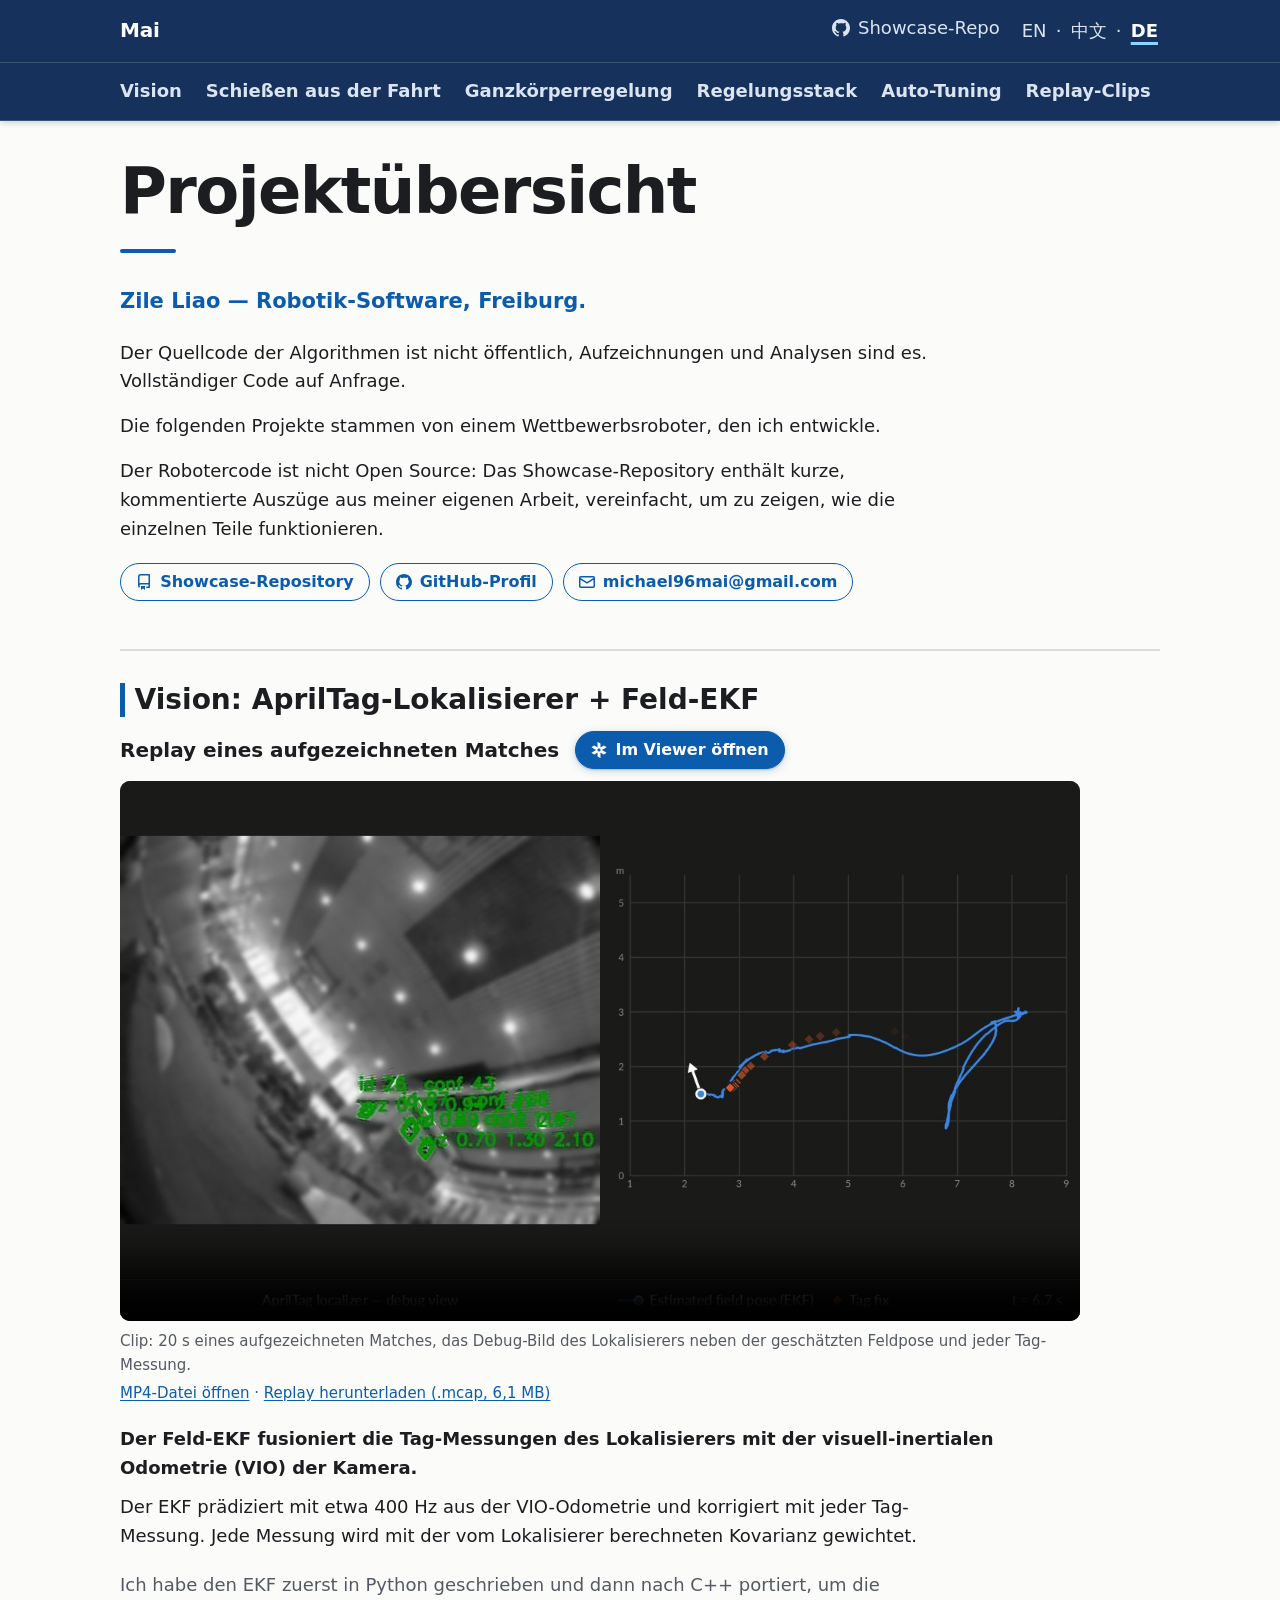
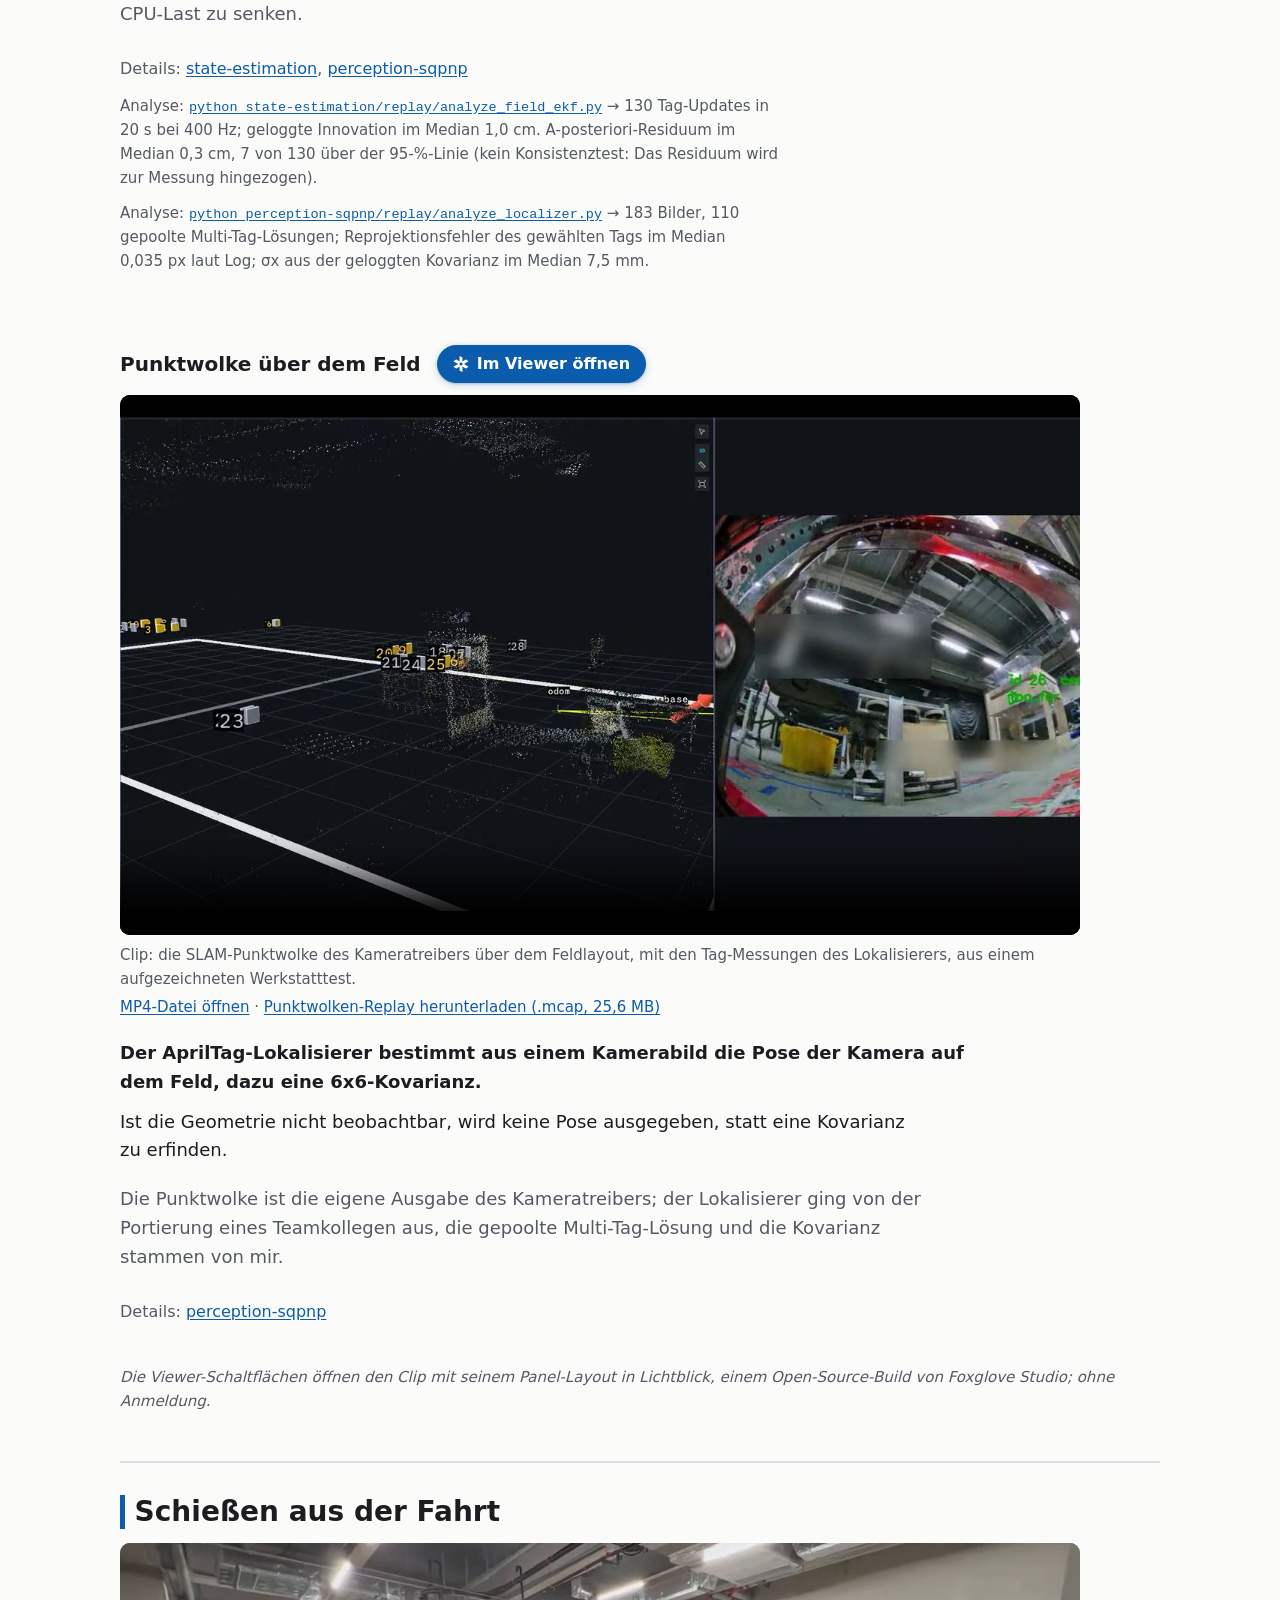
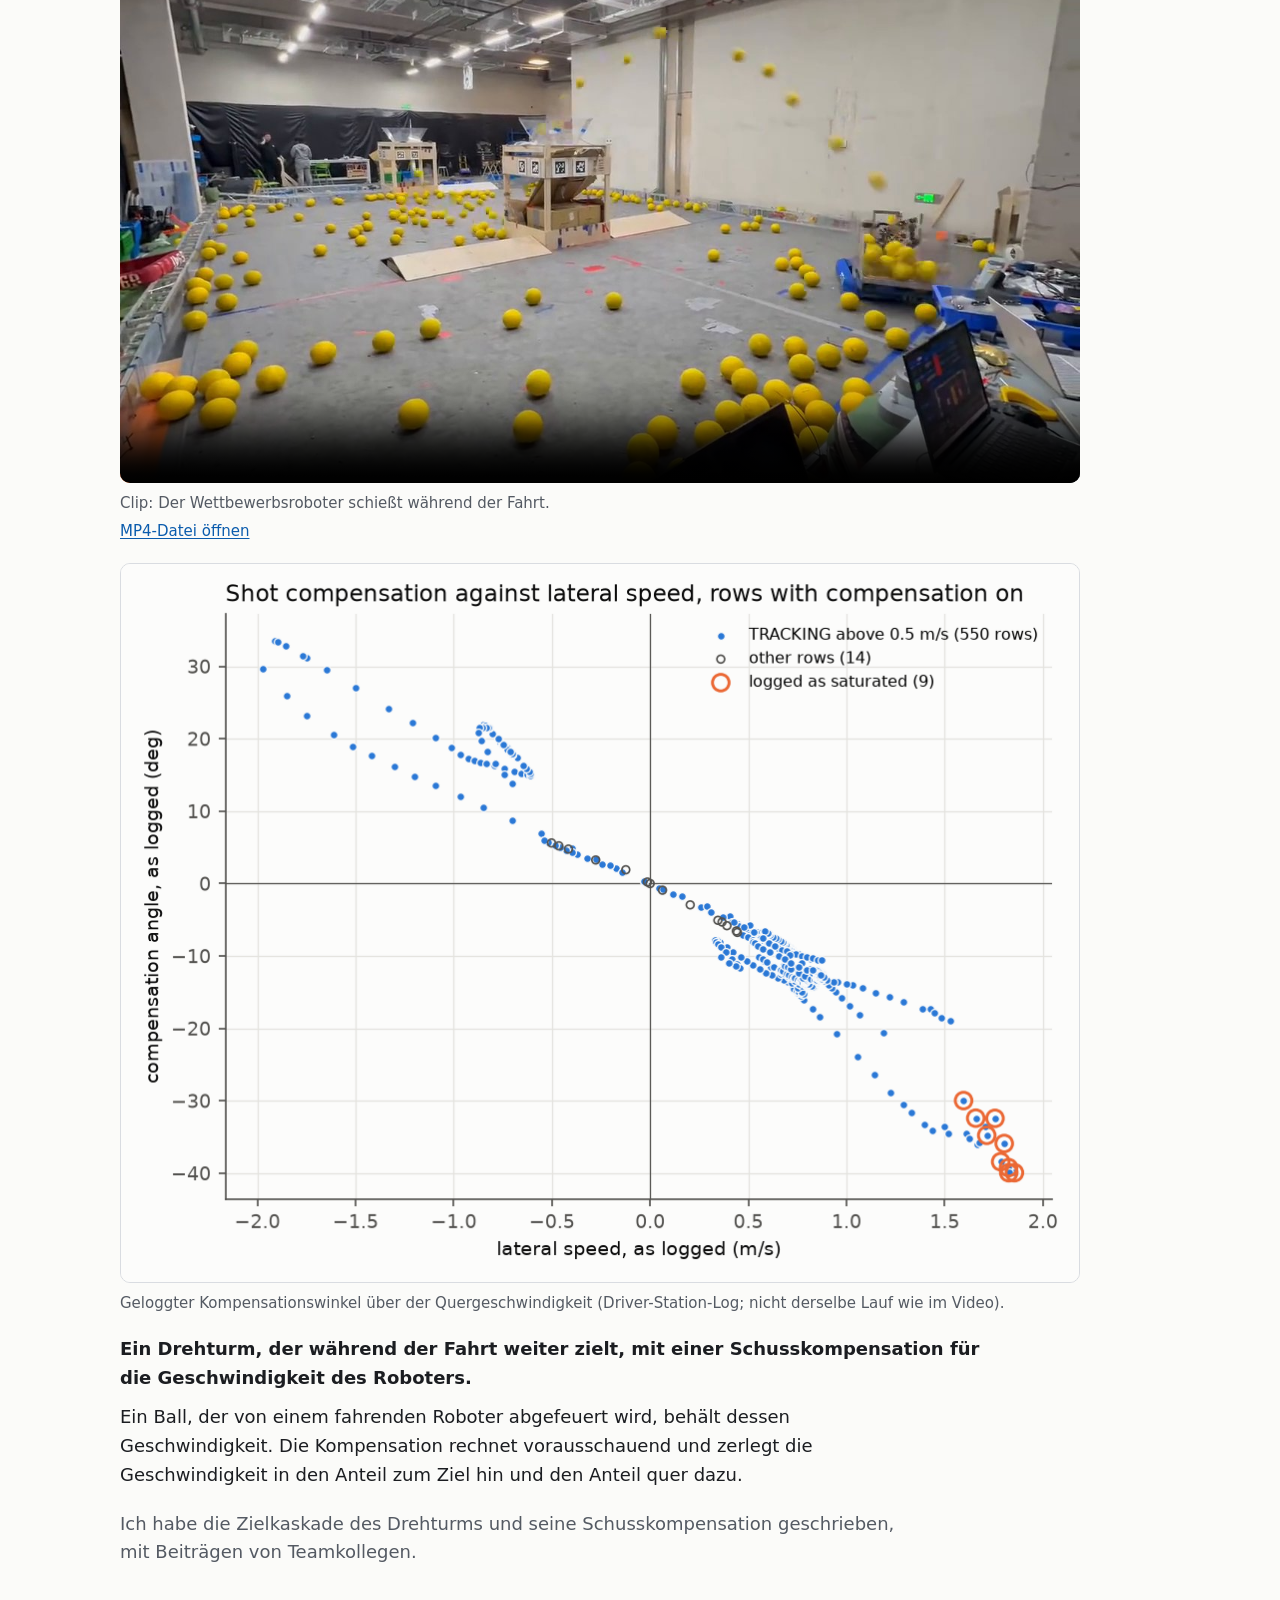
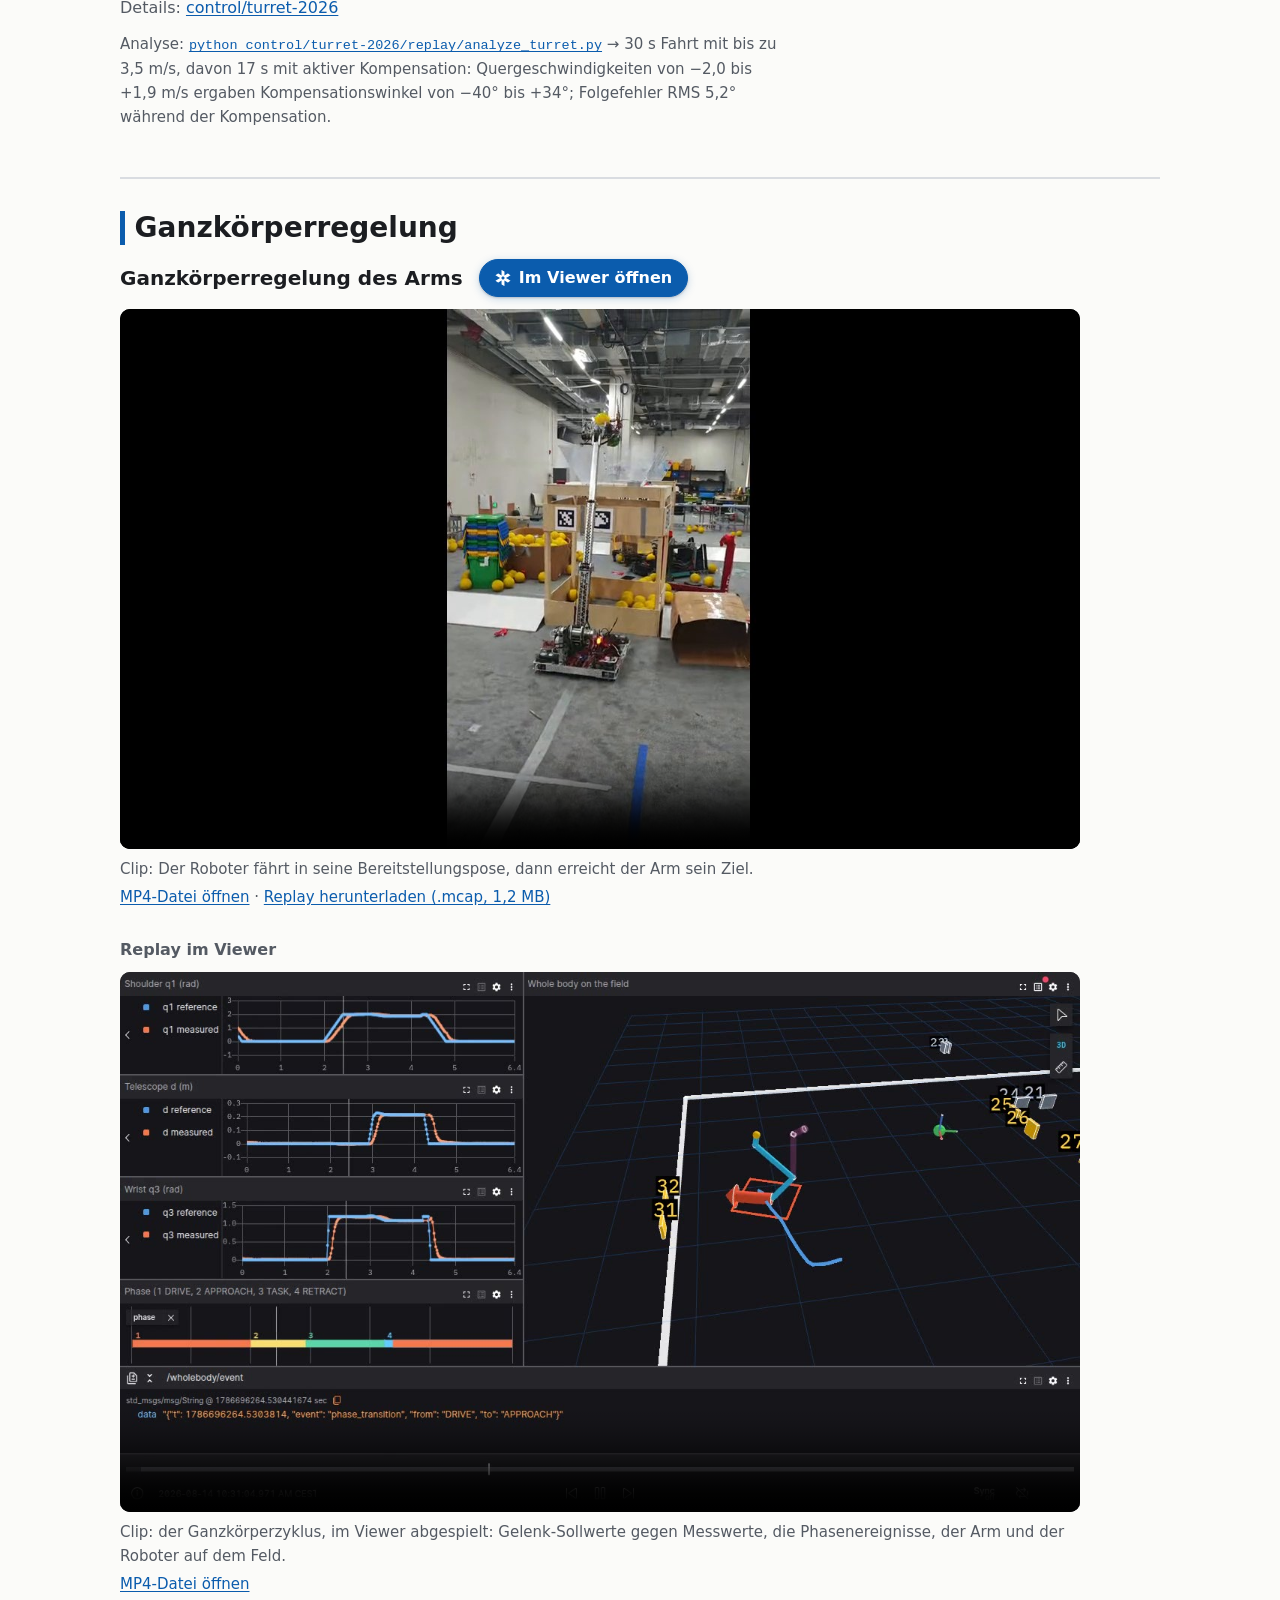
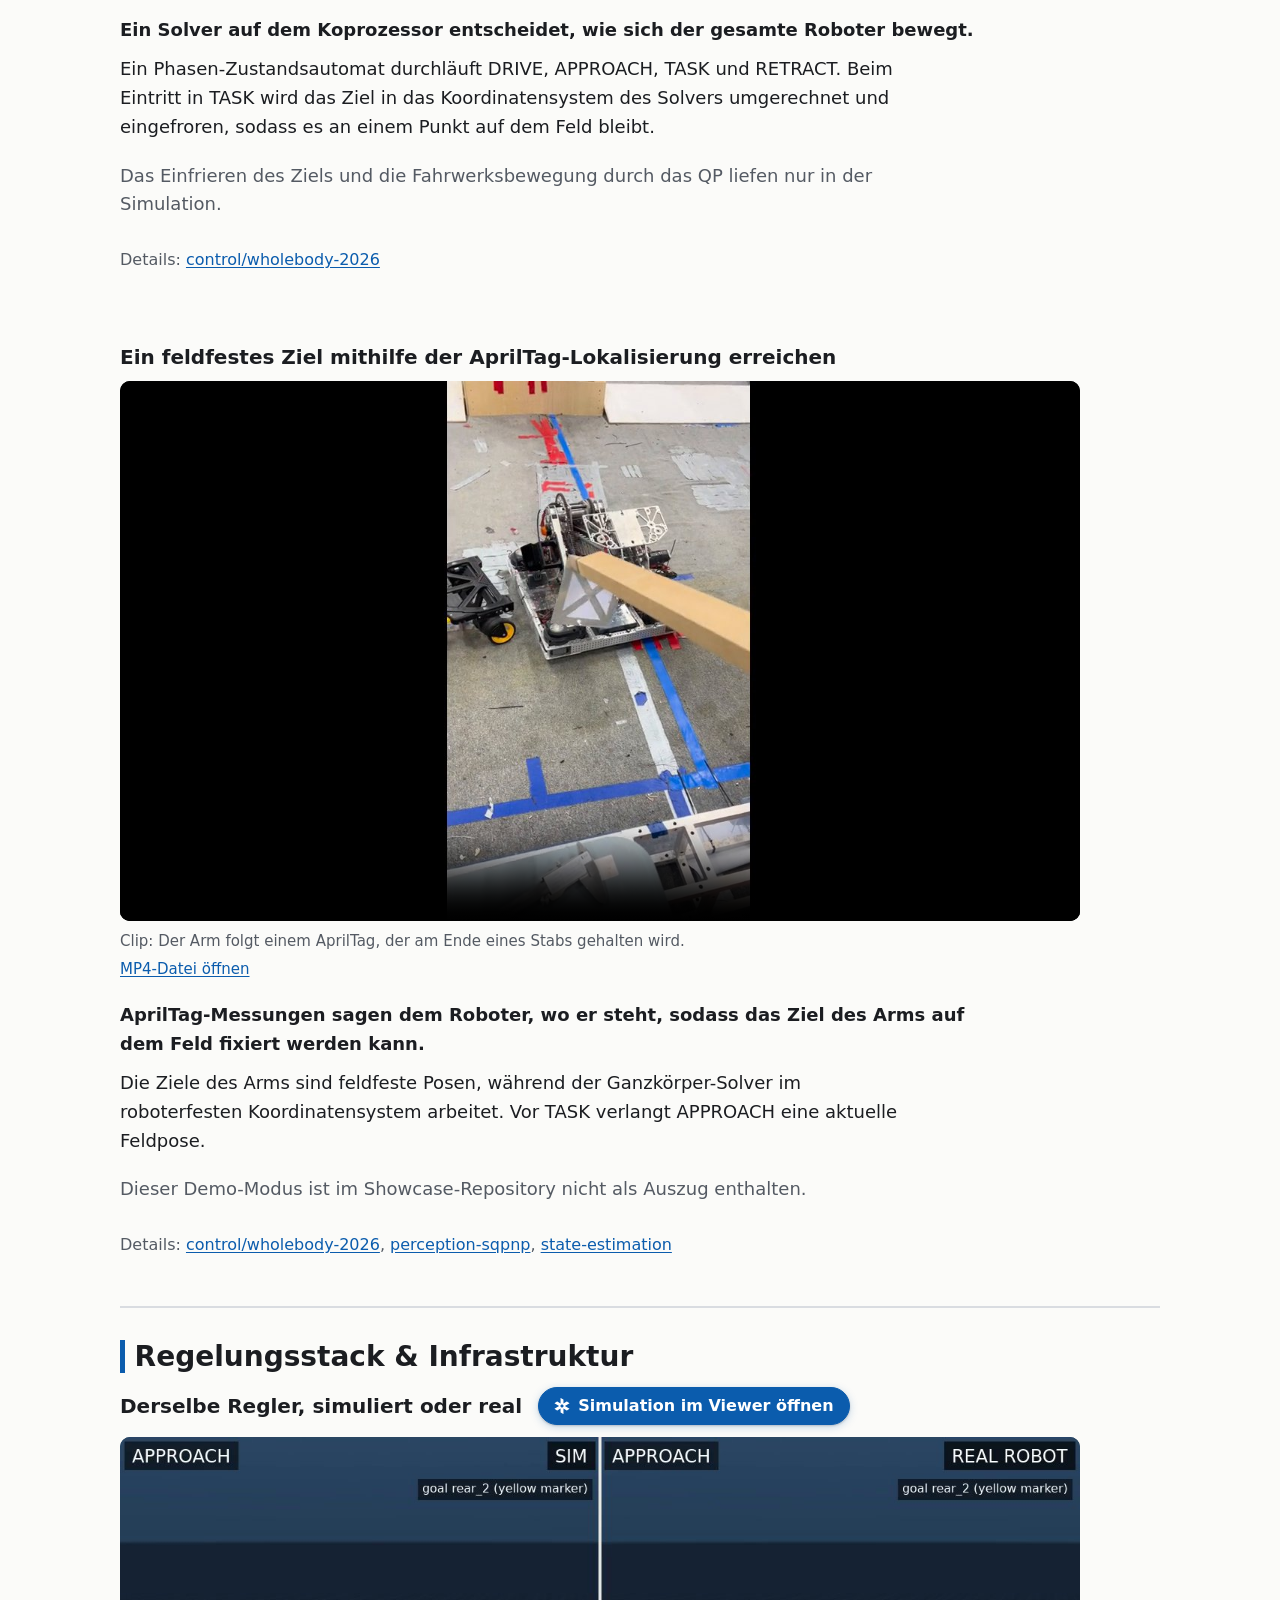
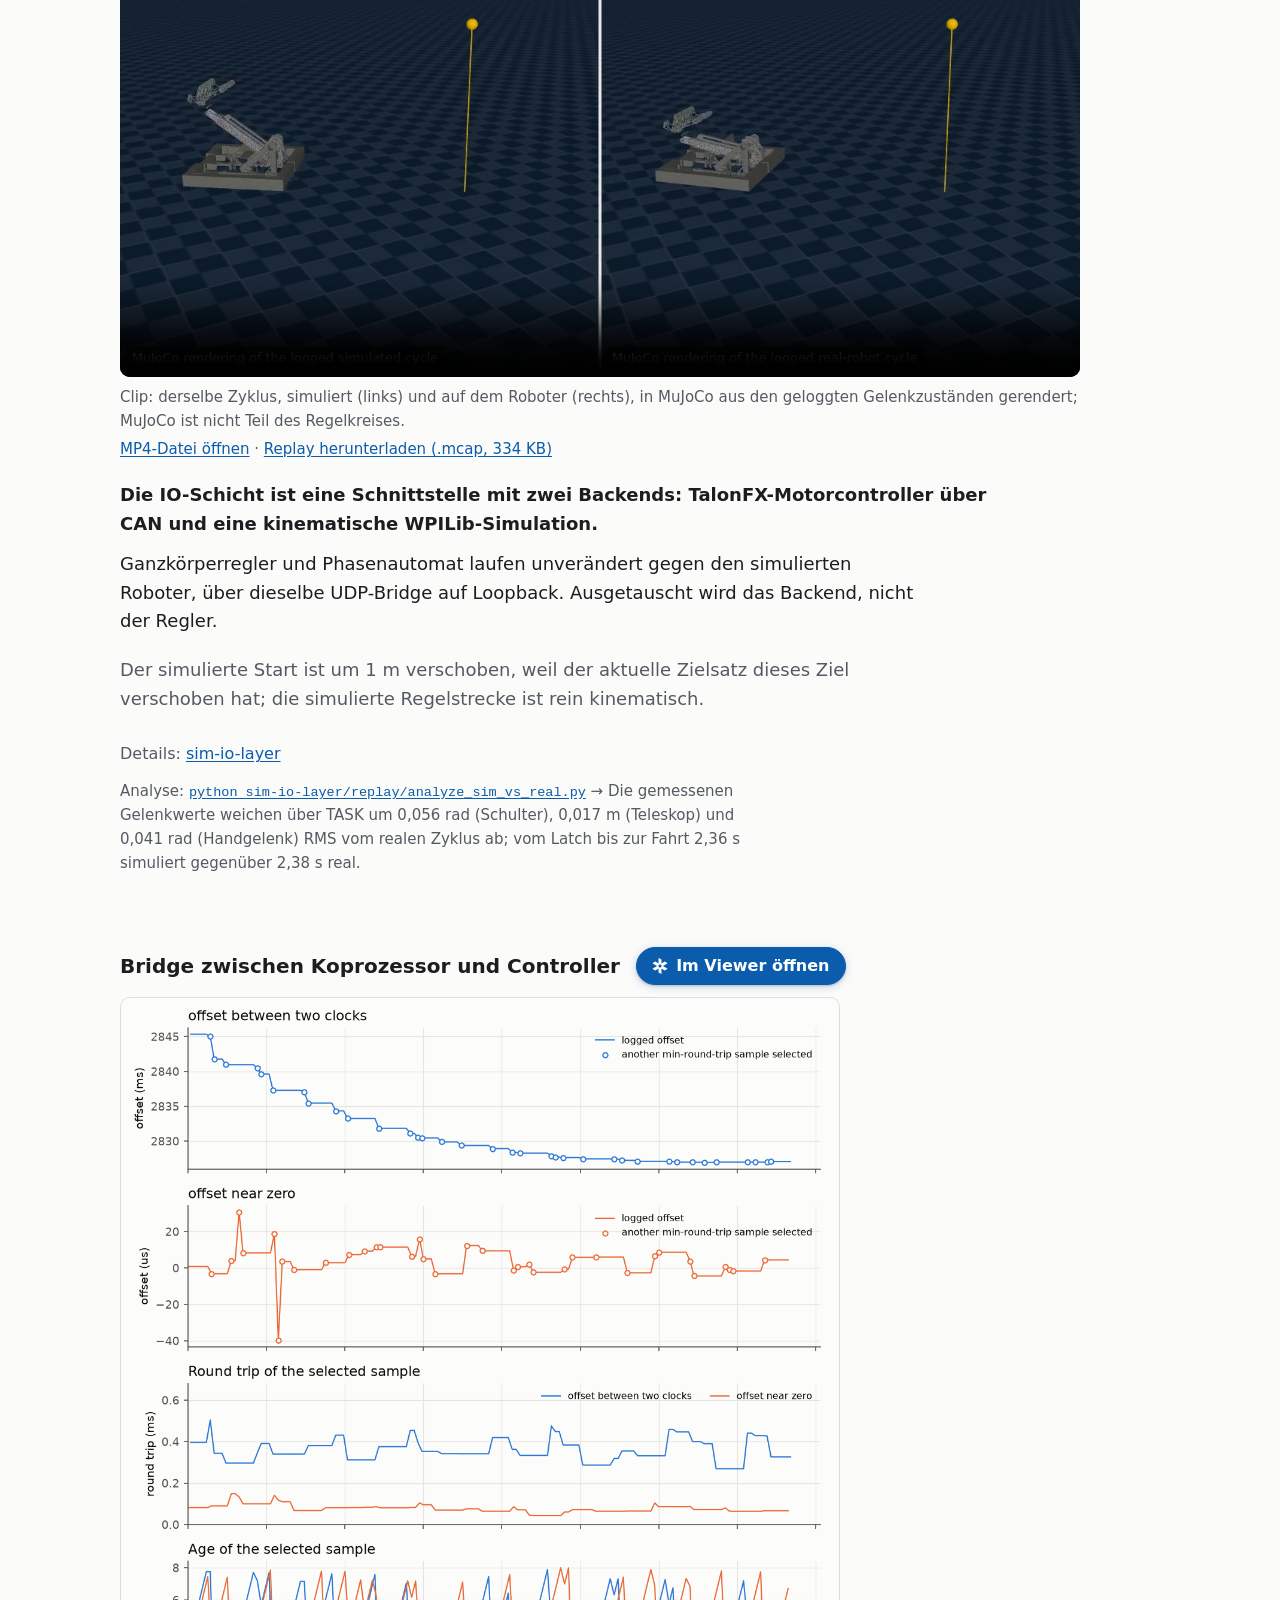
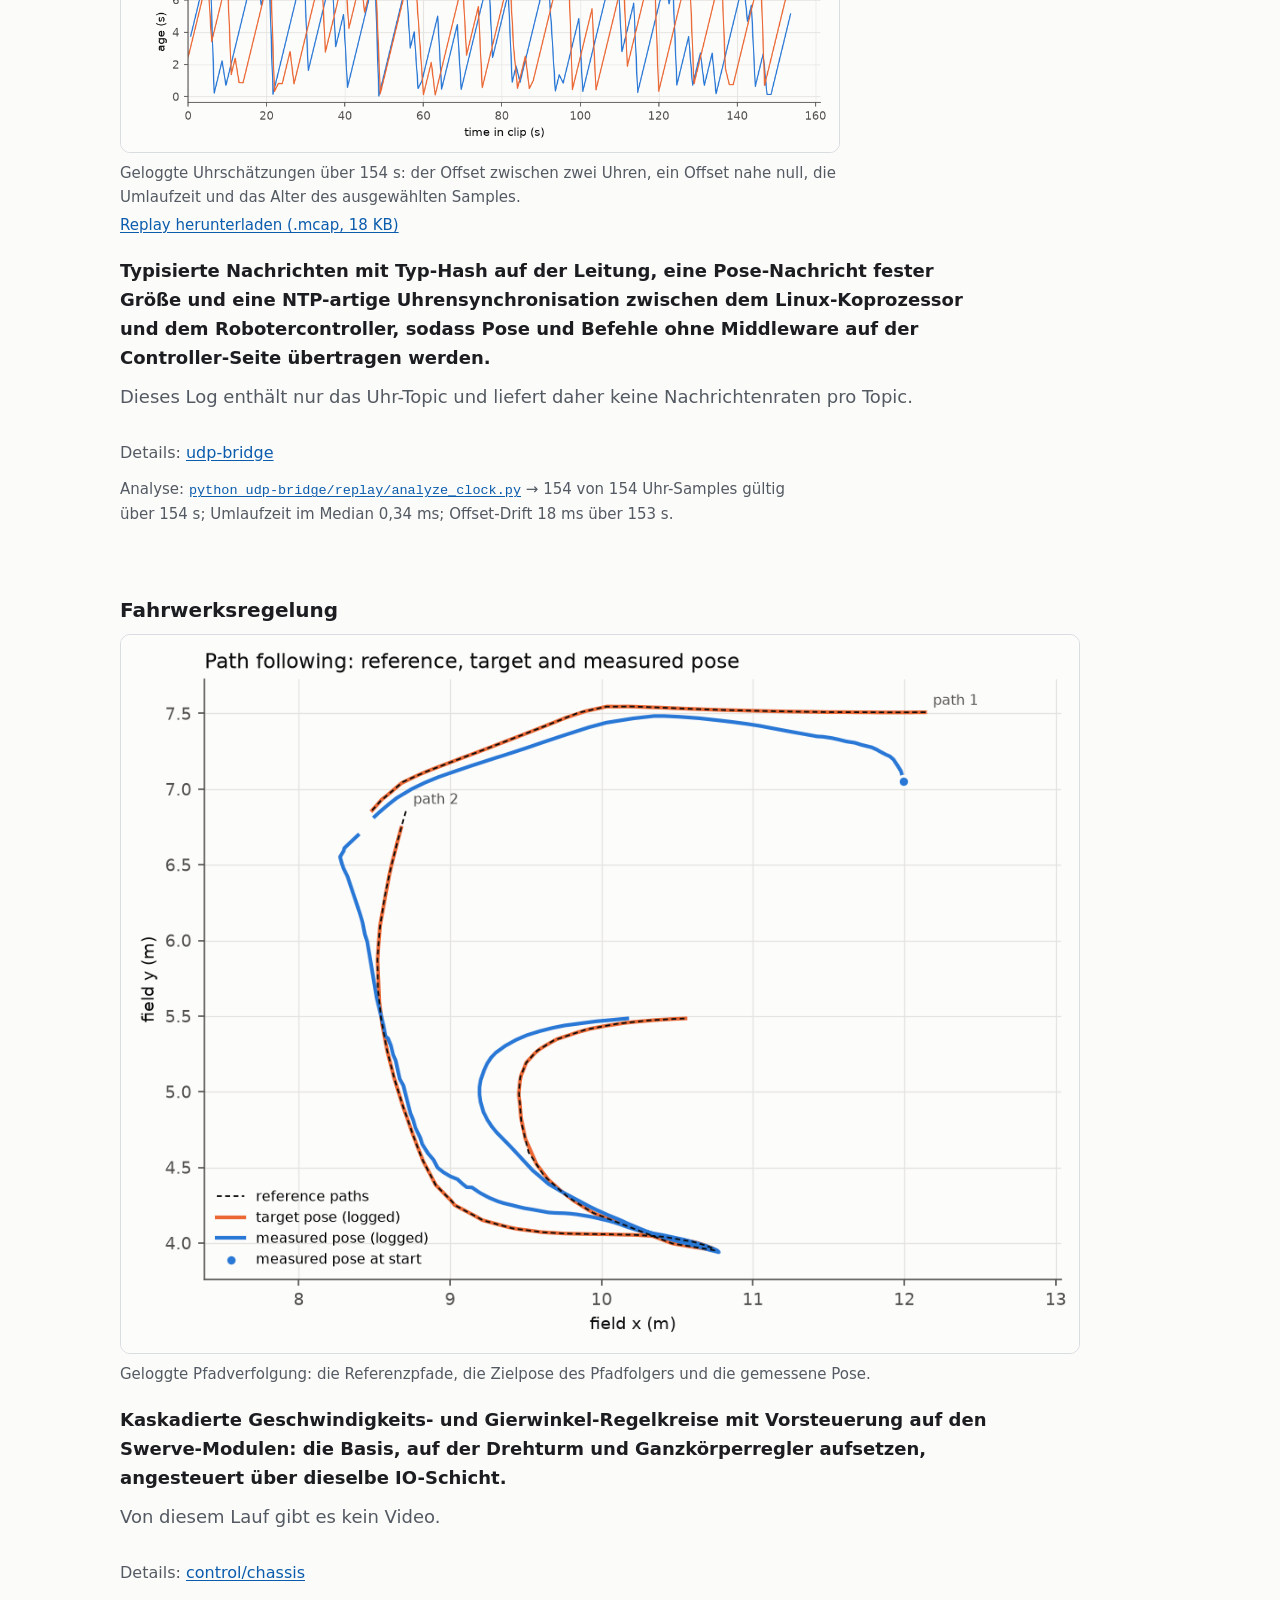
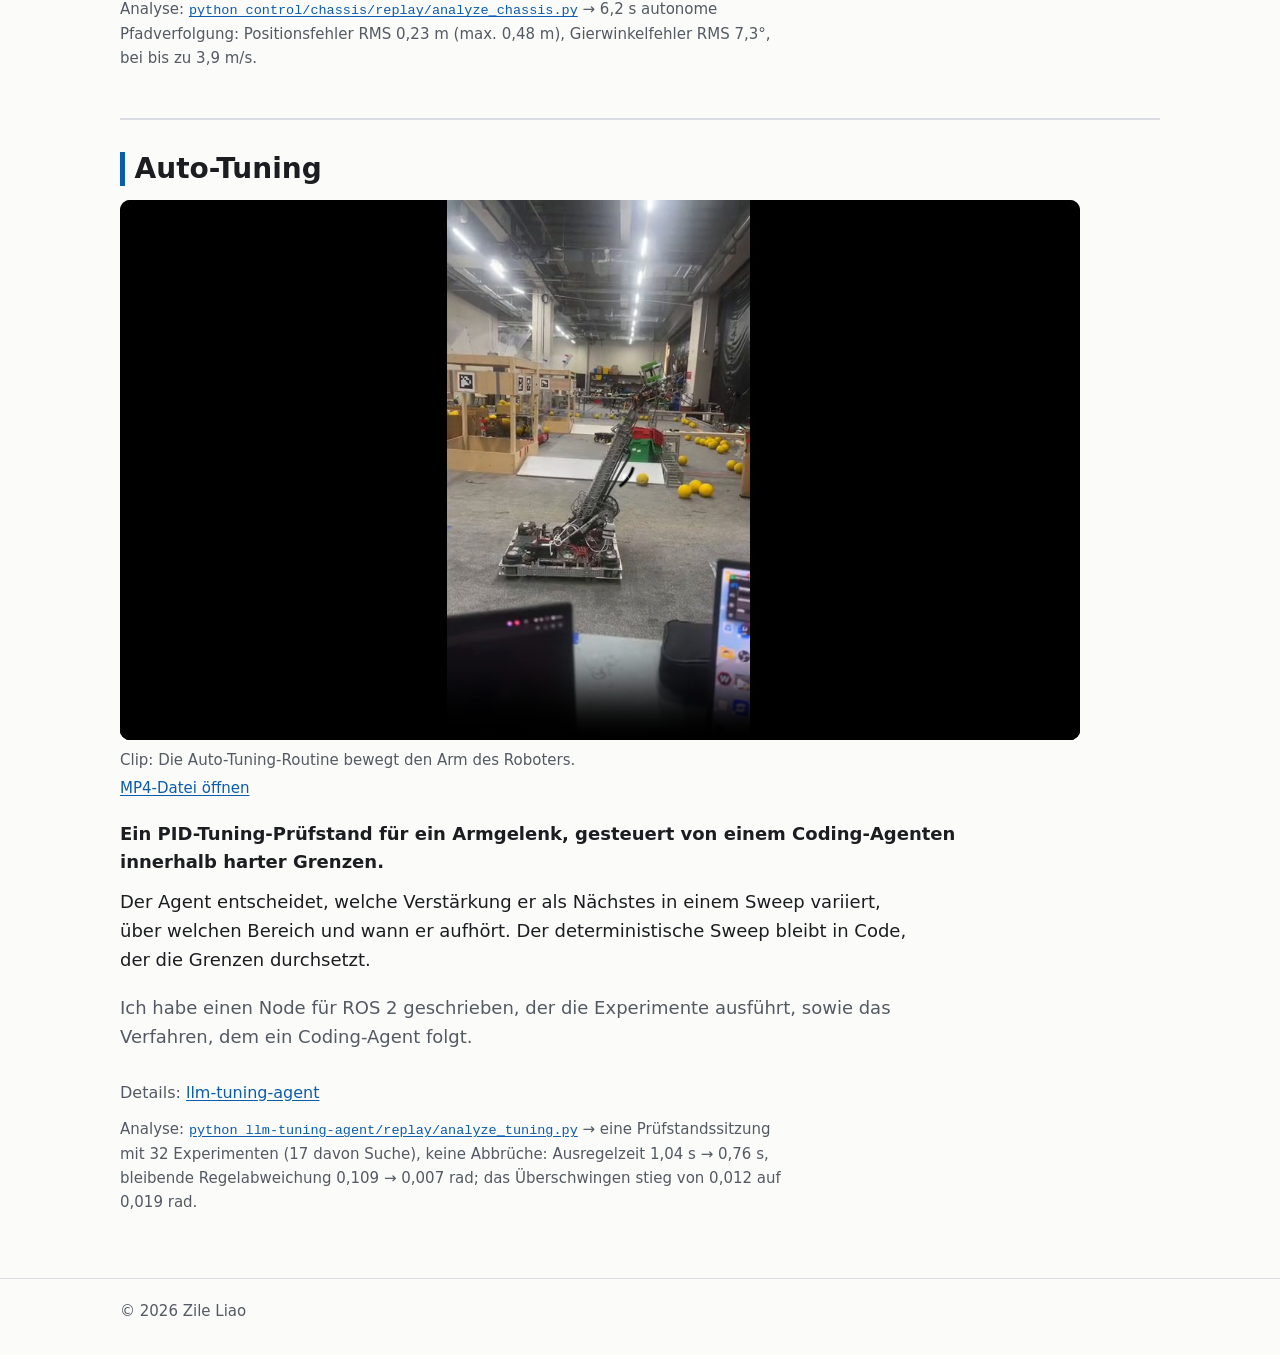
==== de/index.html @ 3bbe397d "Site: Chinese and German versions with a language switcher English stays at the root; zh/ and de/ mi" ====
<!doctype html>
<html lang="de">
<head>
<meta charset="utf-8">
<meta name="viewport" content="width=device-width, initial-scale=1">
<title>Projektübersicht</title>
<meta name="description" content="Zile Liao, Robotik-Software, Freiburg: eine Projektübersicht zu einem Wettbewerbsroboter, den ich entwickle, in kurzen Clips.">
<meta name="color-scheme" content="light dark">
<link rel="alternate" hreflang="en" href="https://mai961.github.io/">
<link rel="alternate" hreflang="zh-Hans" href="https://mai961.github.io/zh/">
<link rel="alternate" hreflang="de" href="https://mai961.github.io/de/">
<link rel="alternate" hreflang="x-default" href="https://mai961.github.io/">
<link rel="icon" href="data:,">
<link rel="stylesheet" href="../assets/site.css">
<script src="../assets/site.js" defer></script>
</head>
<body>
<a class="skip" href="#main">Zum Inhalt springen</a>
<!-- Icons: Primer Octicons 19.40.0 (repo, mark-github, mail), MIT License, Copyright (c) GitHub Inc. -->
<!-- Foxglove logo &#169; Foxglove Technologies, used to mark the Foxglove-Studio-derived viewer (Lichtblick) -->
<header class="site-header">
  <div class="wrap">
    <a class="site-name" href="#main">Mai</a>
    <div class="site-tools">
      <a class="site-link" href="https://github.com/Mai961/robotics-showcase"><svg class="icon" viewBox="0 0 16 16" width="16" height="16" aria-hidden="true" focusable="false"><path d="M6.766 11.328c-2.063-.25-3.516-1.734-3.516-3.656 0-.781.281-1.625.75-2.188-.203-.515-.172-1.609.063-2.062.625-.078 1.468.25 1.968.703.594-.187 1.219-.281 1.985-.281.765 0 1.39.094 1.953.265.484-.437 1.344-.765 1.969-.687.218.422.25 1.515.046 2.047.5.593.766 1.39.766 2.203 0 1.922-1.453 3.375-3.547 3.64.531.344.89 1.094.89 1.954v1.625c0 .468.391.734.86.547C13.781 14.359 16 11.53 16 8.03 16 3.61 12.406 0 7.984 0 3.563 0 0 3.61 0 8.031a7.88 7.88 0 0 0 5.172 7.422c.422.156.828-.125.828-.547v-1.25c-.219.094-.5.156-.75.156-1.031 0-1.64-.562-2.078-1.609-.172-.422-.36-.672-.719-.719-.187-.015-.25-.093-.25-.187 0-.188.313-.328.625-.328.453 0 .844.281 1.25.86.313.452.64.655 1.031.655s.641-.14 1-.5c.266-.265.47-.5.657-.656"/></svg><span>Showcase-Repo</span></a>
      <nav class="lang" aria-label="Sprache">
        <ul>
          <li><a href="../index.html" lang="en" hreflang="en" aria-label="English">EN</a></li>
          <li><a href="../zh/index.html" lang="zh-Hans" hreflang="zh-Hans" aria-label="中文（简体）">中文</a></li>
          <li><a href="index.html" lang="de" hreflang="de" aria-label="Deutsch" aria-current="true">DE</a></li>
        </ul>
      </nav>
    </div>
  </div>
</header>
<nav class="topics" aria-label="Themen">
  <div class="wrap">
    <ul>
      <li><a href="#vision">Vision</a></li>
      <li><a href="#shoot-on-the-move">Schießen aus der Fahrt</a></li>
      <li><a href="#whole-body-control">Ganzkörperregelung</a></li>
      <li><a href="#control-stack">Regelungsstack</a></li>
      <li><a href="#auto-tuning">Auto-Tuning</a></li>
      <li><a href="replay/">Replay-Clips</a></li>
    </ul>
  </div>
</nav>
<main id="main" class="wrap">
  <section class="intro prose" aria-labelledby="title">
    <h1 id="title">Projektübersicht</h1>
    <p class="tagline">Zile Liao &#8212; Robotik-Software, Freiburg.</p>
    <p class="source-note">Der Quellcode der Algorithmen ist nicht öffentlich, Aufzeichnungen und Analysen sind es. Vollständiger Code auf Anfrage.</p>
    <p>Die folgenden Projekte stammen von einem Wettbewerbsroboter, den ich entwickle.</p>
    <p>Der Robotercode ist nicht Open Source: Das Showcase-Repository enthält kurze, kommentierte Auszüge aus meiner eigenen Arbeit, vereinfacht, um zu zeigen, wie die einzelnen Teile funktionieren.</p>
    <ul class="links" aria-label="Links und Kontakt">
      <li><a href="https://github.com/Mai961/robotics-showcase"><svg class="icon" viewBox="0 0 16 16" width="16" height="16" aria-hidden="true" focusable="false"><path d="M2 2.5A2.5 2.5 0 0 1 4.5 0h8.75a.75.75 0 0 1 .75.75v12.5a.75.75 0 0 1-.75.75h-2.5a.75.75 0 0 1 0-1.5h1.75v-2h-8a1 1 0 0 0-.714 1.7.75.75 0 1 1-1.072 1.05A2.495 2.495 0 0 1 2 11.5Zm10.5-1h-8a1 1 0 0 0-1 1v6.708A2.486 2.486 0 0 1 4.5 9h8ZM5 12.25a.25.25 0 0 1 .25-.25h3.5a.25.25 0 0 1 .25.25v3.25a.25.25 0 0 1-.4.2l-1.45-1.087a.249.249 0 0 0-.3 0L5.4 15.7a.25.25 0 0 1-.4-.2Z"/></svg><span>Showcase-Repository</span></a></li>
      <li><a href="https://github.com/Mai961"><svg class="icon" viewBox="0 0 16 16" width="16" height="16" aria-hidden="true" focusable="false"><path d="M6.766 11.328c-2.063-.25-3.516-1.734-3.516-3.656 0-.781.281-1.625.75-2.188-.203-.515-.172-1.609.063-2.062.625-.078 1.468.25 1.968.703.594-.187 1.219-.281 1.985-.281.765 0 1.39.094 1.953.265.484-.437 1.344-.765 1.969-.687.218.422.25 1.515.046 2.047.5.593.766 1.39.766 2.203 0 1.922-1.453 3.375-3.547 3.64.531.344.89 1.094.89 1.954v1.625c0 .468.391.734.86.547C13.781 14.359 16 11.53 16 8.03 16 3.61 12.406 0 7.984 0 3.563 0 0 3.61 0 8.031a7.88 7.88 0 0 0 5.172 7.422c.422.156.828-.125.828-.547v-1.25c-.219.094-.5.156-.75.156-1.031 0-1.64-.562-2.078-1.609-.172-.422-.36-.672-.719-.719-.187-.015-.25-.093-.25-.187 0-.188.313-.328.625-.328.453 0 .844.281 1.25.86.313.452.64.655 1.031.655s.641-.14 1-.5c.266-.265.47-.5.657-.656"/></svg><span>GitHub-Profil</span></a></li>
      <li><a href="mailto:michael96mai@gmail.com"><svg class="icon" viewBox="0 0 16 16" width="16" height="16" aria-hidden="true" focusable="false"><path d="M1.75 2h12.5c.966 0 1.75.784 1.75 1.75v8.5A1.75 1.75 0 0 1 14.25 14H1.75A1.75 1.75 0 0 1 0 12.25v-8.5C0 2.784.784 2 1.75 2ZM1.5 12.251c0 .138.112.25.25.25h12.5a.25.25 0 0 0 .25-.25V5.809L8.38 9.397a.75.75 0 0 1-.76 0L1.5 5.809v6.442Zm13-8.181v-.32a.25.25 0 0 0-.25-.25H1.75a.25.25 0 0 0-.25.25v.32L8 7.88Z"/></svg><span>michael96mai@gmail.com</span></a></li>
    </ul>
  </section>
  <section id="vision" class="topic" aria-labelledby="vision-h">
    <h2 id="vision-h">Vision: AprilTag-Lokalisierer + Feld-EKF</h2>
    <article class="showcase">
      <div class="title-row">
        <h3>Replay eines aufgezeichneten Matches</h3>
        <a class="pill" href="https://replay-viewer-e62.pages.dev/?ds=remote-file&amp;ds.url=https%3A%2F%2Fpub-0f92a4b175d3420290d73d6c2242fb57.r2.dev%2Fmatch%2Fmatch-20s.mcap&amp;layoutUrl=https%3A%2F%2Fpub-0f92a4b175d3420290d73d6c2242fb57.r2.dev%2Fmatch%2Ffoxglove-layout.json" target="_blank" rel="noopener"><svg class="icon" viewBox="0 0 1280 1344.4323" width="16" height="16" aria-hidden="true" focusable="false"><path d="M1275.2846,430.6826l-221.6322-127.9823c-5.8367-3.3704-13.0283-3.3707-18.8653-.0007l-272.1716,157.1378V145.5971c0-6.7392-3.5952-12.9665-9.4314-16.3364L531.5322,1.2779c-6.288-3.6307-14.1484.9072-14.1484,8.1682l-.0011,450.3913-272.145-157.1234c-5.8365-3.3697-13.0272-3.3698-18.8638-.0002L4.7171,430.6819c-6.2881,3.6303-6.2882,12.7064-.0002,16.3368l390.0495,225.1958L4.716,897.4109c-6.2879,3.6303-6.288,12.706-.0003,16.3366l221.6419,127.9757c5.8366,3.3701,13.0278,3.3702,18.8646.0004l272.1606-157.1312v314.284c0,6.7402,3.5962,12.9682,9.4337,16.3377l221.6518,127.9411c6.288,3.6295,14.1472-.9085,14.1472-8.1688v-450.3939l272.1583,157.1312c5.8367,3.3699,13.0279,3.3697,18.8646-.0003l221.644-127.9752c6.2878-3.6305,6.2877-12.7063-.0002-16.3366l-390.0503-225.1963,390.0522-225.1962c6.2877-3.6302,6.2881-12.7057.0006-16.3364ZM762.6155,743.0071l-122.6164,70.7926-122.6164-70.7926v-141.5846l122.6164-70.7926,122.6164,70.7926v141.5846Z"/></svg><span>Im Viewer öffnen</span></a>
      </div>
      <figure class="clip">
        <div class="media frame" style="background-image: url(../media/posters/vision-replay-match.jpg), url(../media/posters/placeholder.svg)">
          <video controls muted loop playsinline preload="none" poster="../media/posters/vision-replay-match.jpg" aria-labelledby="cap-vision-replay-match">
            <source src="../media/clips/vision-replay-match.mp4" type="video/mp4">
          </video>
        </div>
        <figcaption><span id="cap-vision-replay-match">Clip: 20&nbsp;s eines aufgezeichneten Matches, das Debug-Bild des Lokalisierers neben der geschätzten Feldpose und jeder Tag-Messung.</span><span class="clip-file"><a href="../media/clips/vision-replay-match.mp4">MP4-Datei öffnen</a> &#183; <a href="../replay/match/match-20s.mcap" download>Replay herunterladen (.mcap, 6,1&nbsp;MB)</a></span></figcaption>
      </figure>
      <p class="lead">Der Feld-EKF fusioniert die Tag-Messungen des Lokalisierers mit der visuell-inertialen Odometrie (VIO) der Kamera.</p>
      <p>Der EKF prädiziert mit etwa 400&nbsp;Hz aus der VIO-Odometrie und korrigiert mit jeder Tag-Messung. Jede Messung wird mit der vom Lokalisierer berechneten Kovarianz gewichtet.</p>
      <p class="note">Ich habe den EKF zuerst in Python geschrieben und dann nach C++ portiert, um die CPU-Last zu senken.</p>
      <p class="details">Details: <a href="https://github.com/Mai961/robotics-showcase/tree/main/state-estimation">state-estimation</a>, <a href="https://github.com/Mai961/robotics-showcase/tree/main/perception-sqpnp">perception-sqpnp</a></p>
      <p class="replay">Analyse: <a href="https://github.com/Mai961/robotics-showcase/tree/main/state-estimation"><code>python state-estimation/replay/analyze_field_ekf.py</code></a> &#8594; 130 Tag-Updates in 20&nbsp;s bei 400&nbsp;Hz; geloggte Innovation im Median 1,0&nbsp;cm. A-posteriori-Residuum im Median 0,3&nbsp;cm, 7 von 130 über der 95-%-Linie (kein Konsistenztest: Das Residuum wird zur Messung hingezogen).</p>
      <p class="replay">Analyse: <a href="https://github.com/Mai961/robotics-showcase/tree/main/perception-sqpnp"><code>python perception-sqpnp/replay/analyze_localizer.py</code></a> &#8594; 183 Bilder, 110 gepoolte Multi-Tag-Lösungen; Reprojektionsfehler des gewählten Tags im Median 0,035&nbsp;px laut Log; &#963;x aus der geloggten Kovarianz im Median 7,5&nbsp;mm.</p>
    </article>
    <article class="showcase">
      <div class="title-row">
        <h3>Punktwolke über dem Feld</h3>
        <a class="pill" href="https://replay-viewer-e62.pages.dev/?ds=remote-file&amp;ds.url=https%3A%2F%2Fpub-0f92a4b175d3420290d73d6c2242fb57.r2.dev%2Fodin-cloud-slam%2Fodin-cloud-slam-20s.mcap&amp;layoutUrl=https%3A%2F%2Fpub-0f92a4b175d3420290d73d6c2242fb57.r2.dev%2Fodin-cloud-slam%2Ffoxglove-layout.json" target="_blank" rel="noopener"><svg class="icon" viewBox="0 0 1280 1344.4323" width="16" height="16" aria-hidden="true" focusable="false"><path d="M1275.2846,430.6826l-221.6322-127.9823c-5.8367-3.3704-13.0283-3.3707-18.8653-.0007l-272.1716,157.1378V145.5971c0-6.7392-3.5952-12.9665-9.4314-16.3364L531.5322,1.2779c-6.288-3.6307-14.1484.9072-14.1484,8.1682l-.0011,450.3913-272.145-157.1234c-5.8365-3.3697-13.0272-3.3698-18.8638-.0002L4.7171,430.6819c-6.2881,3.6303-6.2882,12.7064-.0002,16.3368l390.0495,225.1958L4.716,897.4109c-6.2879,3.6303-6.288,12.706-.0003,16.3366l221.6419,127.9757c5.8366,3.3701,13.0278,3.3702,18.8646.0004l272.1606-157.1312v314.284c0,6.7402,3.5962,12.9682,9.4337,16.3377l221.6518,127.9411c6.288,3.6295,14.1472-.9085,14.1472-8.1688v-450.3939l272.1583,157.1312c5.8367,3.3699,13.0279,3.3697,18.8646-.0003l221.644-127.9752c6.2878-3.6305,6.2877-12.7063-.0002-16.3366l-390.0503-225.1963,390.0522-225.1962c6.2877-3.6302,6.2881-12.7057.0006-16.3364ZM762.6155,743.0071l-122.6164,70.7926-122.6164-70.7926v-141.5846l122.6164-70.7926,122.6164,70.7926v141.5846Z"/></svg><span>Im Viewer öffnen</span></a>
      </div>
      <figure class="clip">
        <div class="media frame" style="background-image: url(../media/posters/vision-pointcloud-localizer.jpg), url(../media/posters/placeholder.svg)">
          <video controls muted loop playsinline preload="none" poster="../media/posters/vision-pointcloud-localizer.jpg" aria-labelledby="cap-vision-pointcloud-localizer">
            <source src="../media/clips/vision-pointcloud-localizer.mp4" type="video/mp4">
          </video>
        </div>
        <figcaption><span id="cap-vision-pointcloud-localizer">Clip: die SLAM-Punktwolke des Kameratreibers über dem Feldlayout, mit den Tag-Messungen des Lokalisierers, aus einem aufgezeichneten Werkstatttest.</span><span class="clip-file"><a href="../media/clips/vision-pointcloud-localizer.mp4">MP4-Datei öffnen</a> &#183; <a href="../replay/odin-cloud-slam/odin-cloud-slam-20s.mcap" download>Punktwolken-Replay herunterladen (.mcap, 25,6&nbsp;MB)</a></span></figcaption>
      </figure>
      <p class="lead">Der AprilTag-Lokalisierer bestimmt aus einem Kamerabild die Pose der Kamera auf dem Feld, dazu eine 6x6-Kovarianz.</p>
      <p>Ist die Geometrie nicht beobachtbar, wird keine Pose ausgegeben, statt eine Kovarianz zu erfinden.</p>
      <p class="note">Die Punktwolke ist die eigene Ausgabe des Kameratreibers; der Lokalisierer ging von der Portierung eines Teamkollegen aus, die gepoolte Multi-Tag-Lösung und die Kovarianz stammen von mir.</p>
      <p class="details">Details: <a href="https://github.com/Mai961/robotics-showcase/tree/main/perception-sqpnp">perception-sqpnp</a></p>
    </article>
    <p class="section-note">Die Viewer-Schaltflächen öffnen den Clip mit seinem Panel-Layout in Lichtblick, einem Open-Source-Build von Foxglove Studio; ohne Anmeldung.</p>
  </section>
  <section id="shoot-on-the-move" class="topic" aria-labelledby="shoot-on-the-move-h">
    <h2 id="shoot-on-the-move-h">Schießen aus der Fahrt</h2>
    <article class="showcase">
      <figure class="clip">
        <div class="media frame" style="background-image: url(../media/posters/shoot-on-the-move.jpg), url(../media/posters/placeholder.svg)">
          <video controls muted loop playsinline preload="none" poster="../media/posters/shoot-on-the-move.jpg" aria-labelledby="cap-shoot-on-the-move">
            <source src="../media/clips/shoot-on-the-move.mp4" type="video/mp4">
          </video>
        </div>
        <figcaption><span id="cap-shoot-on-the-move">Clip: Der Wettbewerbsroboter schießt während der Fahrt.</span><span class="clip-file"><a href="../media/clips/shoot-on-the-move.mp4">MP4-Datei öffnen</a></span></figcaption>
      </figure>
      <figure class="clip figure">
        <img src="../media/figures/turret-compensation.png" width="960" height="720" loading="lazy" alt="Streudiagramm des geloggten Kompensationswinkels über der geloggten Quergeschwindigkeit: etwa +34 Grad bei &#8722;2&nbsp;m/s, durch null fallend auf etwa &#8722;40 Grad bei +1,9&nbsp;m/s, mit neun markierten gesättigten Zeilen am oberen Ende.">
        <figcaption>Geloggter Kompensationswinkel über der Quergeschwindigkeit (Driver-Station-Log; nicht derselbe Lauf wie im Video).</figcaption>
      </figure>
      <p class="lead">Ein Drehturm, der während der Fahrt weiter zielt, mit einer Schusskompensation für die Geschwindigkeit des Roboters.</p>
      <p>Ein Ball, der von einem fahrenden Roboter abgefeuert wird, behält dessen Geschwindigkeit. Die Kompensation rechnet vorausschauend und zerlegt die Geschwindigkeit in den Anteil zum Ziel hin und den Anteil quer dazu.</p>
      <p class="note">Ich habe die Zielkaskade des Drehturms und seine Schusskompensation geschrieben, mit Beiträgen von Teamkollegen.</p>
      <p class="details">Details: <a href="https://github.com/Mai961/robotics-showcase/tree/main/control/turret-2026">control/turret-2026</a></p>
      <p class="replay">Analyse: <a href="https://github.com/Mai961/robotics-showcase/tree/main/control/turret-2026"><code>python control/turret-2026/replay/analyze_turret.py</code></a> &#8594; 30&nbsp;s Fahrt mit bis zu 3,5&nbsp;m/s, davon 17&nbsp;s mit aktiver Kompensation: Quergeschwindigkeiten von &#8722;2,0 bis +1,9&nbsp;m/s ergaben Kompensationswinkel von &#8722;40&#176; bis +34&#176;; Folgefehler RMS 5,2&#176; während der Kompensation.</p>
    </article>
  </section>
  <section id="whole-body-control" class="topic" aria-labelledby="whole-body-control-h">
    <h2 id="whole-body-control-h">Ganzkörperregelung</h2>
    <article class="showcase">
      <div class="title-row">
        <h3>Ganzkörperregelung des Arms</h3>
        <a class="pill" href="https://replay-viewer-e62.pages.dev/?ds=remote-file&amp;ds.url=https%3A%2F%2Fpub-0f92a4b175d3420290d73d6c2242fb57.r2.dev%2Fwholebody-shop%2Fwholebody-cycle-shop.mcap&amp;layoutUrl=https%3A%2F%2Fpub-0f92a4b175d3420290d73d6c2242fb57.r2.dev%2Fwholebody-shop%2Ffoxglove-layout.json" target="_blank" rel="noopener"><svg class="icon" viewBox="0 0 1280 1344.4323" width="16" height="16" aria-hidden="true" focusable="false"><path d="M1275.2846,430.6826l-221.6322-127.9823c-5.8367-3.3704-13.0283-3.3707-18.8653-.0007l-272.1716,157.1378V145.5971c0-6.7392-3.5952-12.9665-9.4314-16.3364L531.5322,1.2779c-6.288-3.6307-14.1484.9072-14.1484,8.1682l-.0011,450.3913-272.145-157.1234c-5.8365-3.3697-13.0272-3.3698-18.8638-.0002L4.7171,430.6819c-6.2881,3.6303-6.2882,12.7064-.0002,16.3368l390.0495,225.1958L4.716,897.4109c-6.2879,3.6303-6.288,12.706-.0003,16.3366l221.6419,127.9757c5.8366,3.3701,13.0278,3.3702,18.8646.0004l272.1606-157.1312v314.284c0,6.7402,3.5962,12.9682,9.4337,16.3377l221.6518,127.9411c6.288,3.6295,14.1472-.9085,14.1472-8.1688v-450.3939l272.1583,157.1312c5.8367,3.3699,13.0279,3.3697,18.8646-.0003l221.644-127.9752c6.2878-3.6305,6.2877-12.7063-.0002-16.3366l-390.0503-225.1963,390.0522-225.1962c6.2877-3.6302,6.2881-12.7057.0006-16.3364ZM762.6155,743.0071l-122.6164,70.7926-122.6164-70.7926v-141.5846l122.6164-70.7926,122.6164,70.7926v141.5846Z"/></svg><span>Im Viewer öffnen</span></a>
      </div>
      <figure class="clip">
        <div class="media frame" style="background-image: url(../media/posters/arm-placing-objects.jpg), url(../media/posters/placeholder.svg)">
          <video controls muted loop playsinline preload="none" poster="../media/posters/arm-placing-objects.jpg" aria-labelledby="cap-arm-placing-objects">
            <source src="../media/clips/arm-placing-objects.mp4" type="video/mp4">
          </video>
        </div>
        <figcaption><span id="cap-arm-placing-objects">Clip: Der Roboter fährt in seine Bereitstellungspose, dann erreicht der Arm sein Ziel.</span><span class="clip-file"><a href="../media/clips/arm-placing-objects.mp4">MP4-Datei öffnen</a> &#183; <a href="../replay/wholebody-shop/wholebody-cycle-shop.mcap" download>Replay herunterladen (.mcap, 1,2&nbsp;MB)</a></span></figcaption>
      </figure>
      <h4 class="clip-heading">Replay im Viewer</h4>
      <figure class="clip">
        <div class="media frame" style="background-image: url(../media/posters/wholebody-layout.jpg), url(../media/posters/placeholder.svg)">
          <video controls muted loop playsinline preload="none" poster="../media/posters/wholebody-layout.jpg" aria-labelledby="cap-wholebody-layout">
            <source src="../media/clips/wholebody-layout.mp4" type="video/mp4">
          </video>
        </div>
        <figcaption><span id="cap-wholebody-layout">Clip: der Ganzkörperzyklus, im Viewer abgespielt: Gelenk-Sollwerte gegen Messwerte, die Phasenereignisse, der Arm und der Roboter auf dem Feld.</span><span class="clip-file"><a href="../media/clips/wholebody-layout.mp4">MP4-Datei öffnen</a></span></figcaption>
      </figure>
      <p class="lead">Ein Solver auf dem Koprozessor entscheidet, wie sich der gesamte Roboter bewegt.</p>
      <p>Ein Phasen-Zustandsautomat durchläuft DRIVE, APPROACH, TASK und RETRACT. Beim Eintritt in TASK wird das Ziel in das Koordinatensystem des Solvers umgerechnet und eingefroren, sodass es an einem Punkt auf dem Feld bleibt.</p>
      <p class="note">Das Einfrieren des Ziels und die Fahrwerksbewegung durch das QP liefen nur in der Simulation.</p>
      <p class="details">Details: <a href="https://github.com/Mai961/robotics-showcase/tree/main/control/wholebody-2026">control/wholebody-2026</a></p>
    </article>
    <article class="showcase">
      <h3>Ein feldfestes Ziel mithilfe der AprilTag-Lokalisierung erreichen</h3>
      <figure class="clip">
        <div class="media frame" style="background-image: url(../media/posters/arm-tracking-an-apriltag.jpg), url(../media/posters/placeholder.svg)">
          <video controls muted loop playsinline preload="none" poster="../media/posters/arm-tracking-an-apriltag.jpg" aria-labelledby="cap-arm-tracking-an-apriltag">
            <source src="../media/clips/arm-tracking-an-apriltag.mp4" type="video/mp4">
          </video>
        </div>
        <figcaption><span id="cap-arm-tracking-an-apriltag">Clip: Der Arm folgt einem AprilTag, der am Ende eines Stabs gehalten wird.</span><span class="clip-file"><a href="../media/clips/arm-tracking-an-apriltag.mp4">MP4-Datei öffnen</a></span></figcaption>
      </figure>
      <p class="lead">AprilTag-Messungen sagen dem Roboter, wo er steht, sodass das Ziel des Arms auf dem Feld fixiert werden kann.</p>
      <p>Die Ziele des Arms sind feldfeste Posen, während der Ganzkörper-Solver im roboterfesten Koordinatensystem arbeitet. Vor TASK verlangt APPROACH eine aktuelle Feldpose.</p>
      <p class="note">Dieser Demo-Modus ist im Showcase-Repository nicht als Auszug enthalten.</p>
      <p class="details">Details: <a href="https://github.com/Mai961/robotics-showcase/tree/main/control/wholebody-2026">control/wholebody-2026</a>, <a href="https://github.com/Mai961/robotics-showcase/tree/main/perception-sqpnp">perception-sqpnp</a>, <a href="https://github.com/Mai961/robotics-showcase/tree/main/state-estimation">state-estimation</a></p>
    </article>
  </section>
  <section id="control-stack" class="topic" aria-labelledby="control-stack-h">
    <h2 id="control-stack-h">Regelungsstack &amp; Infrastruktur</h2>
    <article class="showcase">
      <div class="title-row">
        <h3>Derselbe Regler, simuliert oder real</h3>
        <a class="pill" href="https://replay-viewer-e62.pages.dev/?ds=remote-file&amp;ds.url=https%3A%2F%2Fpub-0f92a4b175d3420290d73d6c2242fb57.r2.dev%2Fsim-wholebody%2Fsim-cycle.mcap&amp;layoutUrl=https%3A%2F%2Fpub-0f92a4b175d3420290d73d6c2242fb57.r2.dev%2Fsim-wholebody%2Ffoxglove-layout.json" target="_blank" rel="noopener"><svg class="icon" viewBox="0 0 1280 1344.4323" width="16" height="16" aria-hidden="true" focusable="false"><path d="M1275.2846,430.6826l-221.6322-127.9823c-5.8367-3.3704-13.0283-3.3707-18.8653-.0007l-272.1716,157.1378V145.5971c0-6.7392-3.5952-12.9665-9.4314-16.3364L531.5322,1.2779c-6.288-3.6307-14.1484.9072-14.1484,8.1682l-.0011,450.3913-272.145-157.1234c-5.8365-3.3697-13.0272-3.3698-18.8638-.0002L4.7171,430.6819c-6.2881,3.6303-6.2882,12.7064-.0002,16.3368l390.0495,225.1958L4.716,897.4109c-6.2879,3.6303-6.288,12.706-.0003,16.3366l221.6419,127.9757c5.8366,3.3701,13.0278,3.3702,18.8646.0004l272.1606-157.1312v314.284c0,6.7402,3.5962,12.9682,9.4337,16.3377l221.6518,127.9411c6.288,3.6295,14.1472-.9085,14.1472-8.1688v-450.3939l272.1583,157.1312c5.8367,3.3699,13.0279,3.3697,18.8646-.0003l221.644-127.9752c6.2878-3.6305,6.2877-12.7063-.0002-16.3366l-390.0503-225.1963,390.0522-225.1962c6.2877-3.6302,6.2881-12.7057.0006-16.3364ZM762.6155,743.0071l-122.6164,70.7926-122.6164-70.7926v-141.5846l122.6164-70.7926,122.6164,70.7926v141.5846Z"/></svg><span>Simulation im Viewer öffnen</span></a>
      </div>
      <figure class="clip">
        <div class="media frame" style="background-image: url(../media/posters/sim-vs-real.jpg), url(../media/posters/placeholder.svg)">
          <video controls muted loop playsinline preload="none" poster="../media/posters/sim-vs-real.jpg" aria-labelledby="cap-sim-vs-real">
            <source src="../media/clips/sim-vs-real.mp4" type="video/mp4">
          </video>
        </div>
        <figcaption><span id="cap-sim-vs-real">Clip: derselbe Zyklus, simuliert (links) und auf dem Roboter (rechts), in MuJoCo aus den geloggten Gelenkzuständen gerendert; MuJoCo ist nicht Teil des Regelkreises.</span><span class="clip-file"><a href="../media/clips/sim-vs-real.mp4">MP4-Datei öffnen</a> &#183; <a href="../replay/sim-wholebody/sim-cycle.mcap" download>Replay herunterladen (.mcap, 334&nbsp;KB)</a></span></figcaption>
      </figure>
      <p class="lead">Die IO-Schicht ist eine Schnittstelle mit zwei Backends: TalonFX-Motorcontroller über CAN und eine kinematische WPILib-Simulation.</p>
      <p>Ganzkörperregler und Phasenautomat laufen unverändert gegen den simulierten Roboter, über dieselbe UDP-Bridge auf Loopback. Ausgetauscht wird das Backend, nicht der Regler.</p>
      <p class="note">Der simulierte Start ist um 1&nbsp;m verschoben, weil der aktuelle Zielsatz dieses Ziel verschoben hat; die simulierte Regelstrecke ist rein kinematisch.</p>
      <p class="details">Details: <a href="https://github.com/Mai961/robotics-showcase/tree/main/sim-io-layer">sim-io-layer</a></p>
      <p class="replay">Analyse: <a href="https://github.com/Mai961/robotics-showcase/tree/main/sim-io-layer"><code>python sim-io-layer/replay/analyze_sim_vs_real.py</code></a> &#8594; Die gemessenen Gelenkwerte weichen über TASK um 0,056&nbsp;rad (Schulter), 0,017&nbsp;m (Teleskop) und 0,041&nbsp;rad (Handgelenk) RMS vom realen Zyklus ab; vom Latch bis zur Fahrt 2,36&nbsp;s simuliert gegenüber 2,38&nbsp;s real.</p>
    </article>
    <article class="showcase">
      <div class="title-row">
        <h3>Bridge zwischen Koprozessor und Controller</h3>
        <a class="pill" href="https://replay-viewer-e62.pages.dev/?ds=remote-file&amp;ds.url=https%3A%2F%2Fpub-0f92a4b175d3420290d73d6c2242fb57.r2.dev%2Fudp-bridge%2Fclock-sync-154s.mcap&amp;layoutUrl=https%3A%2F%2Fpub-0f92a4b175d3420290d73d6c2242fb57.r2.dev%2Fudp-bridge%2Ffoxglove-layout.json" target="_blank" rel="noopener"><svg class="icon" viewBox="0 0 1280 1344.4323" width="16" height="16" aria-hidden="true" focusable="false"><path d="M1275.2846,430.6826l-221.6322-127.9823c-5.8367-3.3704-13.0283-3.3707-18.8653-.0007l-272.1716,157.1378V145.5971c0-6.7392-3.5952-12.9665-9.4314-16.3364L531.5322,1.2779c-6.288-3.6307-14.1484.9072-14.1484,8.1682l-.0011,450.3913-272.145-157.1234c-5.8365-3.3697-13.0272-3.3698-18.8638-.0002L4.7171,430.6819c-6.2881,3.6303-6.2882,12.7064-.0002,16.3368l390.0495,225.1958L4.716,897.4109c-6.2879,3.6303-6.288,12.706-.0003,16.3366l221.6419,127.9757c5.8366,3.3701,13.0278,3.3702,18.8646.0004l272.1606-157.1312v314.284c0,6.7402,3.5962,12.9682,9.4337,16.3377l221.6518,127.9411c6.288,3.6295,14.1472-.9085,14.1472-8.1688v-450.3939l272.1583,157.1312c5.8367,3.3699,13.0279,3.3697,18.8646-.0003l221.644-127.9752c6.2878-3.6305,6.2877-12.7063-.0002-16.3366l-390.0503-225.1963,390.0522-225.1962c6.2877-3.6302,6.2881-12.7057.0006-16.3364ZM762.6155,743.0071l-122.6164,70.7926-122.6164-70.7926v-141.5846l122.6164-70.7926,122.6164,70.7926v141.5846Z"/></svg><span>Im Viewer öffnen</span></a>
      </div>
      <figure class="clip figure figure-tall">
        <img src="../media/figures/clock-sync.png" width="1200" height="1260" loading="lazy" alt="Vier Diagramme über 154&nbsp;s: ein Offset von etwa 2,84&nbsp;s zwischen zwei Uhren, der um 18&nbsp;ms nach unten driftet; ein zweiter Offset, höchstens 40 Mikrosekunden von null entfernt; Umlaufzeiten unter 0,6&nbsp;ms; und das Alter des ausgewählten Samples, das auf etwa 8&nbsp;s ansteigt und wieder abfällt.">
        <figcaption>Geloggte Uhrschätzungen über 154&nbsp;s: der Offset zwischen zwei Uhren, ein Offset nahe null, die Umlaufzeit und das Alter des ausgewählten Samples.<span class="clip-file"><a href="../replay/udp-bridge/clock-sync-154s.mcap" download>Replay herunterladen (.mcap, 18&nbsp;KB)</a></span></figcaption>
      </figure>
      <p class="lead">Typisierte Nachrichten mit Typ-Hash auf der Leitung, eine Pose-Nachricht fester Größe und eine NTP-artige Uhrensynchronisation zwischen dem Linux-Koprozessor und dem Robotercontroller, sodass Pose und Befehle ohne Middleware auf der Controller-Seite übertragen werden.</p>
      <p class="note">Dieses Log enthält nur das Uhr-Topic und liefert daher keine Nachrichtenraten pro Topic.</p>
      <p class="details">Details: <a href="https://github.com/Mai961/robotics-showcase/tree/main/udp-bridge">udp-bridge</a></p>
      <p class="replay">Analyse: <a href="https://github.com/Mai961/robotics-showcase/tree/main/udp-bridge"><code>python udp-bridge/replay/analyze_clock.py</code></a> &#8594; 154 von 154 Uhr-Samples gültig über 154&nbsp;s; Umlaufzeit im Median 0,34&nbsp;ms; Offset-Drift 18&nbsp;ms über 153&nbsp;s.</p>
    </article>
    <article class="showcase">
      <h3>Fahrwerksregelung</h3>
      <figure class="clip figure">
        <img src="../media/figures/chassis-path.png" width="1080" height="810" loading="lazy" alt="Felddarstellung zweier abgefahrener Pfade: Die geloggte Zielpose liegt auf den Referenzpfaden, die gemessene Pose verläuft daneben, am weitesten entfernt in den Kurven.">
        <figcaption>Geloggte Pfadverfolgung: die Referenzpfade, die Zielpose des Pfadfolgers und die gemessene Pose.</figcaption>
      </figure>
      <p class="lead">Kaskadierte Geschwindigkeits- und Gierwinkel-Regelkreise mit Vorsteuerung auf den Swerve-Modulen: die Basis, auf der Drehturm und Ganzkörperregler aufsetzen, angesteuert über dieselbe IO-Schicht.</p>
      <p class="note">Von diesem Lauf gibt es kein Video.</p>
      <p class="details">Details: <a href="https://github.com/Mai961/robotics-showcase/tree/main/control/chassis">control/chassis</a></p>
      <p class="replay">Analyse: <a href="https://github.com/Mai961/robotics-showcase/tree/main/control/chassis"><code>python control/chassis/replay/analyze_chassis.py</code></a> &#8594; 6,2&nbsp;s autonome Pfadverfolgung: Positionsfehler RMS 0,23&nbsp;m (max. 0,48&nbsp;m), Gierwinkelfehler RMS 7,3&#176;, bei bis zu 3,9&nbsp;m/s.</p>
    </article>
  </section>
  <section id="auto-tuning" class="topic" aria-labelledby="auto-tuning-h">
    <h2 id="auto-tuning-h">Auto-Tuning</h2>
    <article class="showcase">
      <figure class="clip">
        <div class="media frame" style="background-image: url(../media/posters/auto-tuning-routine.jpg), url(../media/posters/placeholder.svg)">
          <video controls muted loop playsinline preload="none" poster="../media/posters/auto-tuning-routine.jpg" aria-labelledby="cap-auto-tuning-routine">
            <source src="../media/clips/auto-tuning-routine.mp4" type="video/mp4">
          </video>
        </div>
        <figcaption><span id="cap-auto-tuning-routine">Clip: Die Auto-Tuning-Routine bewegt den Arm des Roboters.</span><span class="clip-file"><a href="../media/clips/auto-tuning-routine.mp4">MP4-Datei öffnen</a></span></figcaption>
      </figure>
      <p class="lead">Ein PID-Tuning-Prüfstand für ein Armgelenk, gesteuert von einem Coding-Agenten innerhalb harter Grenzen.</p>
      <p>Der Agent entscheidet, welche Verstärkung er als Nächstes in einem Sweep variiert, über welchen Bereich und wann er aufhört. Der deterministische Sweep bleibt in Code, der die Grenzen durchsetzt.</p>
      <p class="note">Ich habe einen Node für ROS&nbsp;2 geschrieben, der die Experimente ausführt, sowie das Verfahren, dem ein Coding-Agent folgt.</p>
      <p class="details">Details: <a href="https://github.com/Mai961/robotics-showcase/tree/main/llm-tuning-agent">llm-tuning-agent</a></p>
      <p class="replay">Analyse: <a href="https://github.com/Mai961/robotics-showcase/tree/main/llm-tuning-agent"><code>python llm-tuning-agent/replay/analyze_tuning.py</code></a> &#8594; eine Prüfstandssitzung mit 32 Experimenten (17 davon Suche), keine Abbrüche: Ausregelzeit 1,04&nbsp;s &#8594; 0,76&nbsp;s, bleibende Regelabweichung 0,109 &#8594; 0,007&nbsp;rad; das Überschwingen stieg von 0,012 auf 0,019&nbsp;rad.</p>
    </article>
  </section>
</main>
<footer class="site-footer">
  <div class="wrap">
    <p>&copy; 2026 Zile Liao</p>
  </div>
</footer>
</body>
</html>
---- assets/site.css ----
:root {
  color-scheme: light dark;
  --bg: #fbfbf9;
  --surface: #eef0f2;
  --text: #1b1d21;
  --muted: #545a63;
  --rule: #d9dce1;
  --accent: #0b5cad;
  --accent-soft: #e7eff9;
  --focus: #0b5cad;
  --band: #16325c;
  --band-text: #ffffff;
  --band-text-soft: #dbe4f0;
  --band-accent: #8fd3ff;
  --band-line: rgba(255, 255, 255, 0.16);
  --btn-bg: #0b5cad;
  --btn-bg-hover: #084a8c;
  --btn-text: #ffffff;
  --btn-shadow: 0 1px 2px rgba(16, 24, 40, 0.18), 0 2px 8px rgba(11, 92, 173, 0.22);
  --radius: 10px;
  --gutter: 16px;
  --font: system-ui, -apple-system, "Segoe UI", Roboto, "Helvetica Neue", Arial, "Noto Sans", sans-serif;
  --mono: ui-monospace, SFMono-Regular, Menlo, Consolas, "Liberation Mono", monospace;
  --font-zh: -apple-system, "Segoe UI", Roboto, "Helvetica Neue", Arial, "PingFang SC", "Noto Sans CJK SC", "Source Han Sans SC", "Microsoft YaHei", sans-serif;
}

@media (prefers-color-scheme: dark) {
  :root {
    --bg: #121418;
    --surface: #1d2127;
    --text: #e7e9ec;
    --muted: #a5abb4;
    --rule: #2e333b;
    --accent: #80b9ff;
    --accent-soft: #1b2a3d;
    --focus: #80b9ff;
    --band: #1e3f6e;
    --band-line: rgba(255, 255, 255, 0.14);
    --btn-bg: #2f6fbf;
    --btn-bg-hover: #245a9c;
    --btn-shadow: 0 1px 2px rgba(0, 0, 0, 0.4), 0 2px 8px rgba(0, 0, 0, 0.35);
  }
}

*,
*::before,
*::after {
  box-sizing: border-box;
}

html {
  -webkit-text-size-adjust: 100%;
  text-size-adjust: 100%;
}

body {
  margin: 0;
  background: var(--bg);
  color: var(--text);
  font-family: var(--font);
  font-size: 1.125rem;
  line-height: 1.6;
  overflow-wrap: break-word;
}

img,
video,
svg {
  max-width: 100%;
}

a {
  color: var(--accent);
  text-underline-offset: 0.15em;
}

a:hover {
  text-decoration-thickness: 2px;
}

:focus-visible {
  outline: 3px solid var(--focus);
  outline-offset: 3px;
  border-radius: 2px;
}

code {
  font-family: var(--mono);
  font-size: 0.9em;
  overflow-wrap: anywhere;
}

h1,
h2,
h3 {
  line-height: 1.2;
  margin: 0 0 0.5em;
}

h1 {
  font-size: clamp(2.5rem, 8vw, 4rem);
  font-weight: 800;
  letter-spacing: -0.025em;
}

h1::after {
  content: "";
  display: block;
  width: 3.5rem;
  height: 4px;
  margin-top: 0.3em;
  border-radius: 2px;
  background: var(--accent);
}

h2 {
  font-size: 1.375rem;
  margin-top: 2rem;
}

h3 {
  font-size: 1.0625rem;
}

p,
ul {
  margin: 0 0 1rem;
}

.wrap {
  width: 100%;
  max-width: 68rem;
  margin: 0 auto;
  padding-inline: var(--gutter);
}

.prose {
  max-width: 72ch;
}

.skip {
  position: absolute;
  left: var(--gutter);
  top: -100px;
  z-index: 10;
  padding: 0.5rem 0.75rem;
  background: var(--band-text);
  color: var(--band);
  font-weight: 600;
  border-radius: var(--radius);
}

.skip:focus {
  top: 0.5rem;
}

.skip:focus-visible {
  outline-color: var(--band-accent);
}

/* Header and nav */

.site-header {
  background: var(--band);
  color: var(--band-text);
  border-bottom: 1px solid var(--band-line);
}

.site-header .wrap {
  display: flex;
  flex-wrap: wrap;
  align-items: baseline;
  justify-content: space-between;
  gap: 0.25rem 1.5rem;
  padding-block: 0.875rem;
}

.site-name {
  font-weight: 800;
  font-size: 1.25rem;
  letter-spacing: -0.01em;
  color: var(--band-text);
  text-decoration: none;
}

.site-link {
  display: inline-flex;
  align-items: center;
  gap: 0.45em;
  color: var(--band-text-soft);
  text-decoration: none;
}

.site-link:hover {
  color: var(--band-text);
  text-decoration: underline;
  text-decoration-color: var(--band-accent);
}

/* Language switcher, beside the showcase-repo link */

.site-tools {
  display: flex;
  flex-wrap: wrap;
  align-items: baseline;
  gap: 0.25rem 1.25rem;
}

.lang ul {
  display: flex;
  flex-wrap: wrap;
  align-items: baseline;
  margin: 0;
  padding: 0;
  list-style: none;
}

.lang li + li::before {
  content: "\00b7";
  content: "\00b7" / "";
  margin-inline: 0.4em;
  color: var(--band-text-soft);
}

.lang a {
  display: inline-block;
  padding: 0.125rem 0.125rem;
  color: var(--band-text-soft);
  text-decoration: none;
}

.lang a:hover {
  color: var(--band-text);
  text-decoration: underline;
  text-decoration-color: var(--band-accent);
}

.lang a[aria-current="true"] {
  color: var(--band-text);
  font-weight: 700;
  text-decoration: underline;
  text-decoration-color: var(--band-accent);
  text-decoration-thickness: 3px;
  text-underline-offset: 0.3em;
}

.lang a:lang(zh-Hans) {
  font-family: var(--font-zh);
}

.site-header a:focus-visible,
.topics a:focus-visible {
  outline-color: var(--band-accent);
}

.icon {
  width: 1em;
  height: 1em;
  flex: none;
  fill: currentColor;
}

/* Topic nav: one link per section, sticky on wide screens */

.topics {
  background: var(--band);
  border-bottom: 1px solid var(--band-line);
  box-shadow: 0 2px 6px rgba(16, 24, 40, 0.18);
}

.topics ul {
  display: flex;
  flex-wrap: wrap;
  gap: 0.25rem 1.5rem;
  margin: 0;
  padding: 0.625rem 0;
  list-style: none;
}

.topics a {
  color: var(--band-text-soft);
  text-decoration: none;
  display: inline-block;
  padding-block: 0.25rem;
  font-weight: 600;
}

.topics a:hover {
  color: var(--band-text);
  text-decoration: underline;
  text-decoration-thickness: 2px;
  text-underline-offset: 0.3em;
}

.topics a[aria-current="page"] {
  color: var(--band-text);
  text-decoration: underline;
  text-decoration-color: var(--band-accent);
  text-decoration-thickness: 3px;
  text-underline-offset: 0.3em;
}

@media (min-width: 720px) {
  .topics {
    position: sticky;
    top: 0;
    z-index: 5;
  }

  .topic {
    scroll-margin-top: 4rem;
  }
}

main {
  padding-block: 2rem 3rem;
}

/* Placeholder-backed media: the real poster is the top layer, placeholder.svg sits below it. */

.media {
  display: block;
  background-color: var(--surface);
  background-position: center;
  background-size: cover;
  background-repeat: no-repeat;
  border-radius: var(--radius);
  overflow: hidden;
}

/* Intro */

.tagline {
  font-size: 1.3125rem;
  font-weight: 600;
  color: var(--accent);
  margin-bottom: 1.25rem;
}

.links {
  display: flex;
  flex-wrap: wrap;
  gap: 0.6rem;
  margin: 1.25rem 0 0;
  padding: 0;
  list-style: none;
}

.links a,
.pill {
  display: inline-flex;
  align-items: center;
  gap: 0.5em;
  padding: 0.5em 0.95em;
  border: 1.5px solid var(--accent);
  border-radius: 999px;
  background: transparent;
  color: var(--accent);
  font-size: 1rem;
  font-weight: 600;
  line-height: 1.25;
  text-decoration: none;
  overflow-wrap: anywhere;
}

.links a:hover {
  background: var(--accent-soft);
}

.pill {
  border-color: var(--btn-bg);
  background: var(--btn-bg);
  color: var(--btn-text);
  box-shadow: var(--btn-shadow);
}

.pill:hover {
  border-color: var(--btn-bg-hover);
  background: var(--btn-bg-hover);
  color: var(--btn-text);
}

.links a:focus-visible,
.pill:focus-visible {
  outline-offset: 3px;
  border-radius: 999px;
}

/* Topics and showcases */

.section-note {
  margin-top: 2.5rem;
  color: var(--muted);
  font-size: 0.9375rem;
  font-style: italic;
}

.topic {
  border-top: 2px solid var(--rule);
  margin-top: 3rem;
  padding-top: 2rem;
}

.topic h2 {
  font-size: 1.75rem;
  margin-top: 0;
}

.topic h2,
.replay-entry h2 {
  padding-left: 0.6rem;
  border-left: 5px solid var(--accent);
}

.showcase + .showcase {
  margin-top: 4.5rem;
}

.showcase h3 {
  font-size: 1.25rem;
  margin-bottom: 0.75rem;
}

.showcase p {
  max-width: 70ch;
  margin-bottom: 1.1em;
}

.showcase .lead {
  font-weight: 650;
  margin-bottom: 0.6em;
}

.showcase .note {
  color: var(--muted);
}

.showcase .details {
  margin-top: 1.75rem;
  color: var(--muted);
  font-size: 1rem;
}

.showcase .replay {
  margin-top: -0.4em;
  color: var(--muted);
  font-size: 0.9375rem;
}

.clip {
  max-width: 960px;
  margin: 0 0 1.25rem;
}

.clip .frame {
  aspect-ratio: 16 / 9;
}

.clip video {
  display: block;
  width: 100%;
  height: 100%;
}

.figure img {
  display: block;
  width: 100%;
  height: auto;
  border: 1px solid var(--rule);
  border-radius: var(--radius);
}

.clip.figure-tall {
  max-width: 720px;
}

.clip figcaption {
  color: var(--muted);
  font-size: 0.9375rem;
  margin-top: 0.5rem;
}

.clip-heading {
  margin: 1.75rem 0 0.6rem;
  color: var(--muted);
  font-size: 1rem;
  font-weight: 600;
}

.clip-file {
  display: block;
  margin-top: 0.25rem;
}

.clip-note {
  display: block;
  margin-top: 0.25rem;
  font-size: 0.875rem;
  font-style: italic;
}

/* Replay clips page */

.replay-entry {
  border-top: 2px solid var(--rule);
  margin-top: 2.5rem;
  padding-top: 1.5rem;
}

.replay-entry h2 {
  margin-top: 0;
}

.facts {
  display: grid;
  grid-template-columns: max-content minmax(0, 1fr);
  gap: 0.3rem 1rem;
  max-width: 72ch;
  margin: 0 0 1rem;
}

.facts dt {
  color: var(--muted);
  font-weight: 600;
}

.facts dd {
  margin: 0;
  overflow-wrap: anywhere;
}

.back {
  margin-top: 3rem;
}

/* Title rows: a heading with buttons beside it. After the heading rules above, so margin: 0 wins. */

.title-row {
  display: flex;
  flex-wrap: wrap;
  align-items: center;
  gap: 0.5rem 1rem;
  margin-bottom: 0.75rem;
}

.title-row h1,
.title-row h2,
.title-row h3 {
  margin: 0;
}

.title-row h1 {
  margin-bottom: 0.5rem;
}

/* Footer */

.site-footer {
  border-top: 1px solid var(--rule);
  color: var(--muted);
  font-size: 0.9375rem;
}

.site-footer .wrap {
  padding-block: 1.25rem 2rem;
}

.site-footer p {
  margin: 0;
}

@media (min-width: 640px) {
  :root {
    --gutter: 24px;
  }
}

/* Chinese pages: a CJK-capable font stack, roomier lines, no synthetic italics or negative tracking on Han glyphs */

html:lang(zh-Hans) {
  --font: var(--font-zh);
}

body:lang(zh-Hans) {
  line-height: 1.75;
}

:lang(zh-Hans) h1 {
  letter-spacing: 0;
}

:lang(zh-Hans) .section-note,
:lang(zh-Hans) .clip-note {
  font-style: normal;
}

/* German pages: long compounds hyphenate in the large heading instead of breaking anywhere */

:lang(de) h1 {
  hyphens: auto;
}
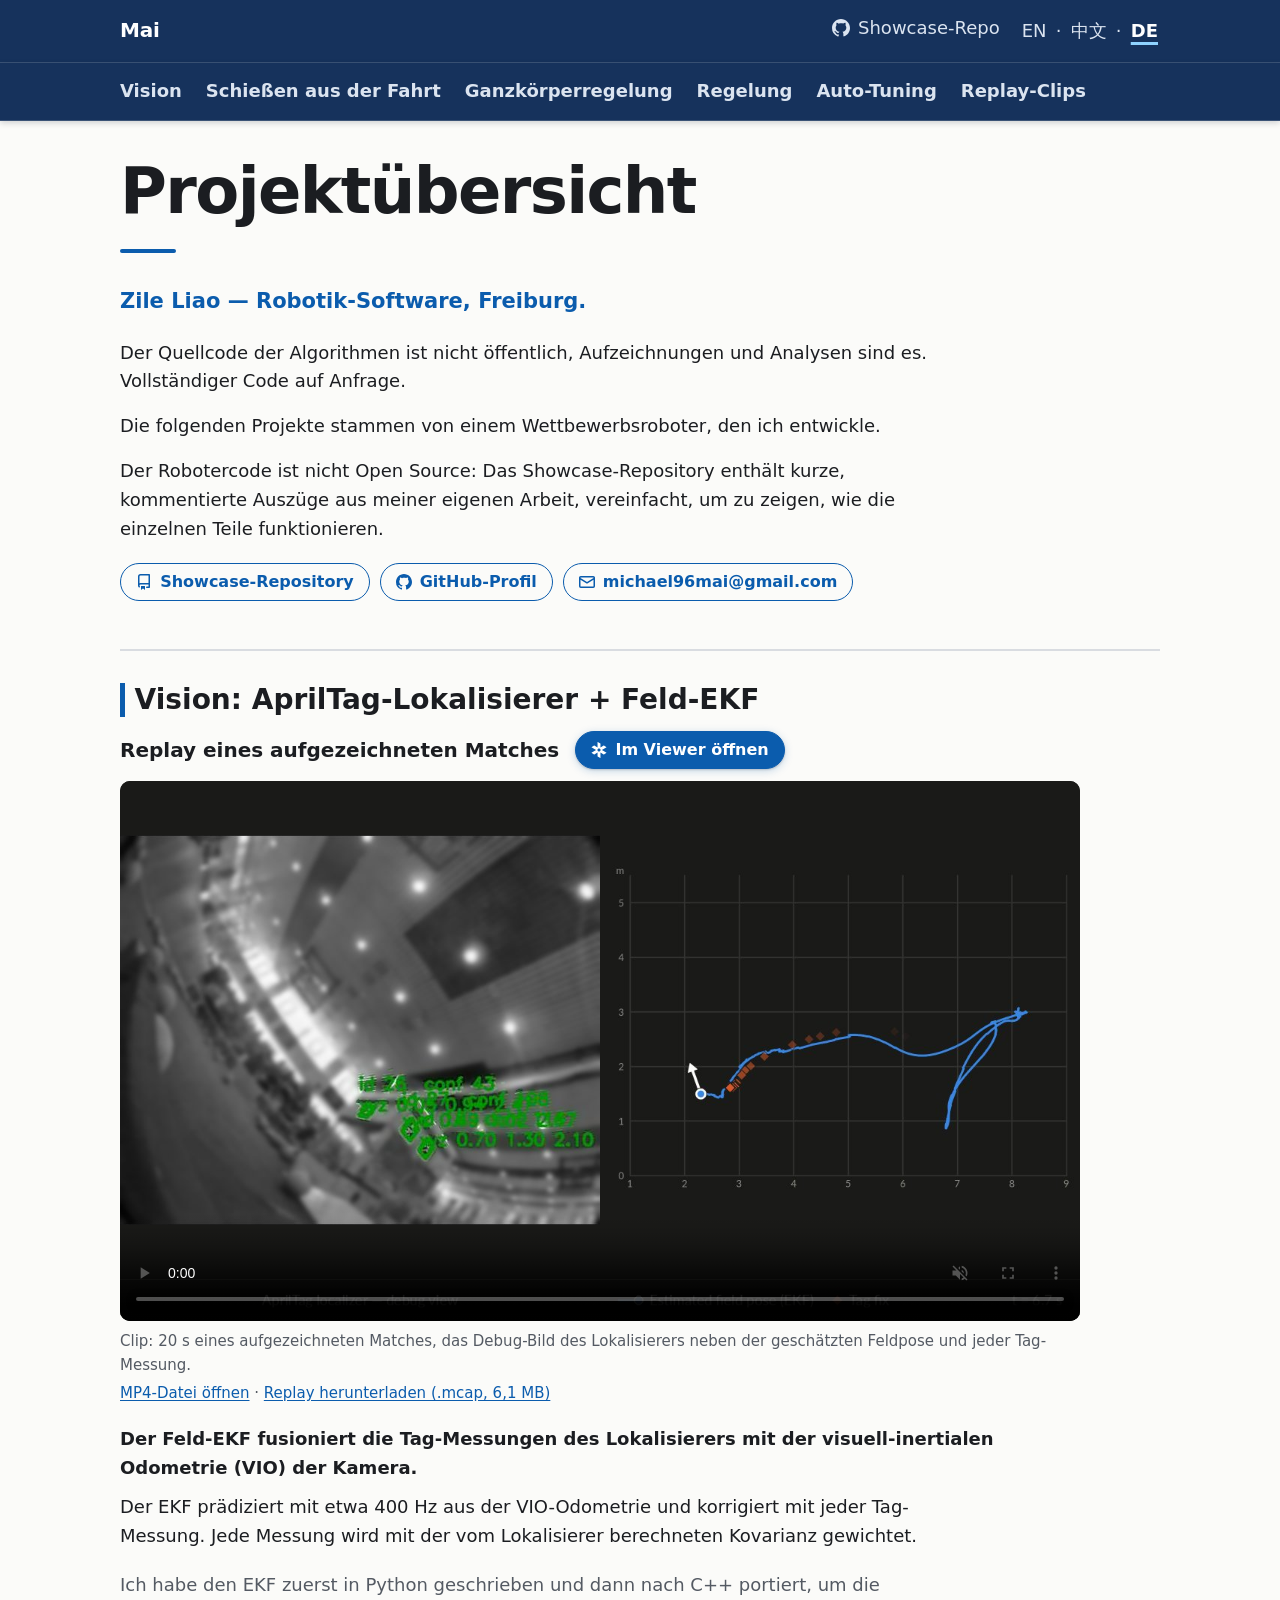
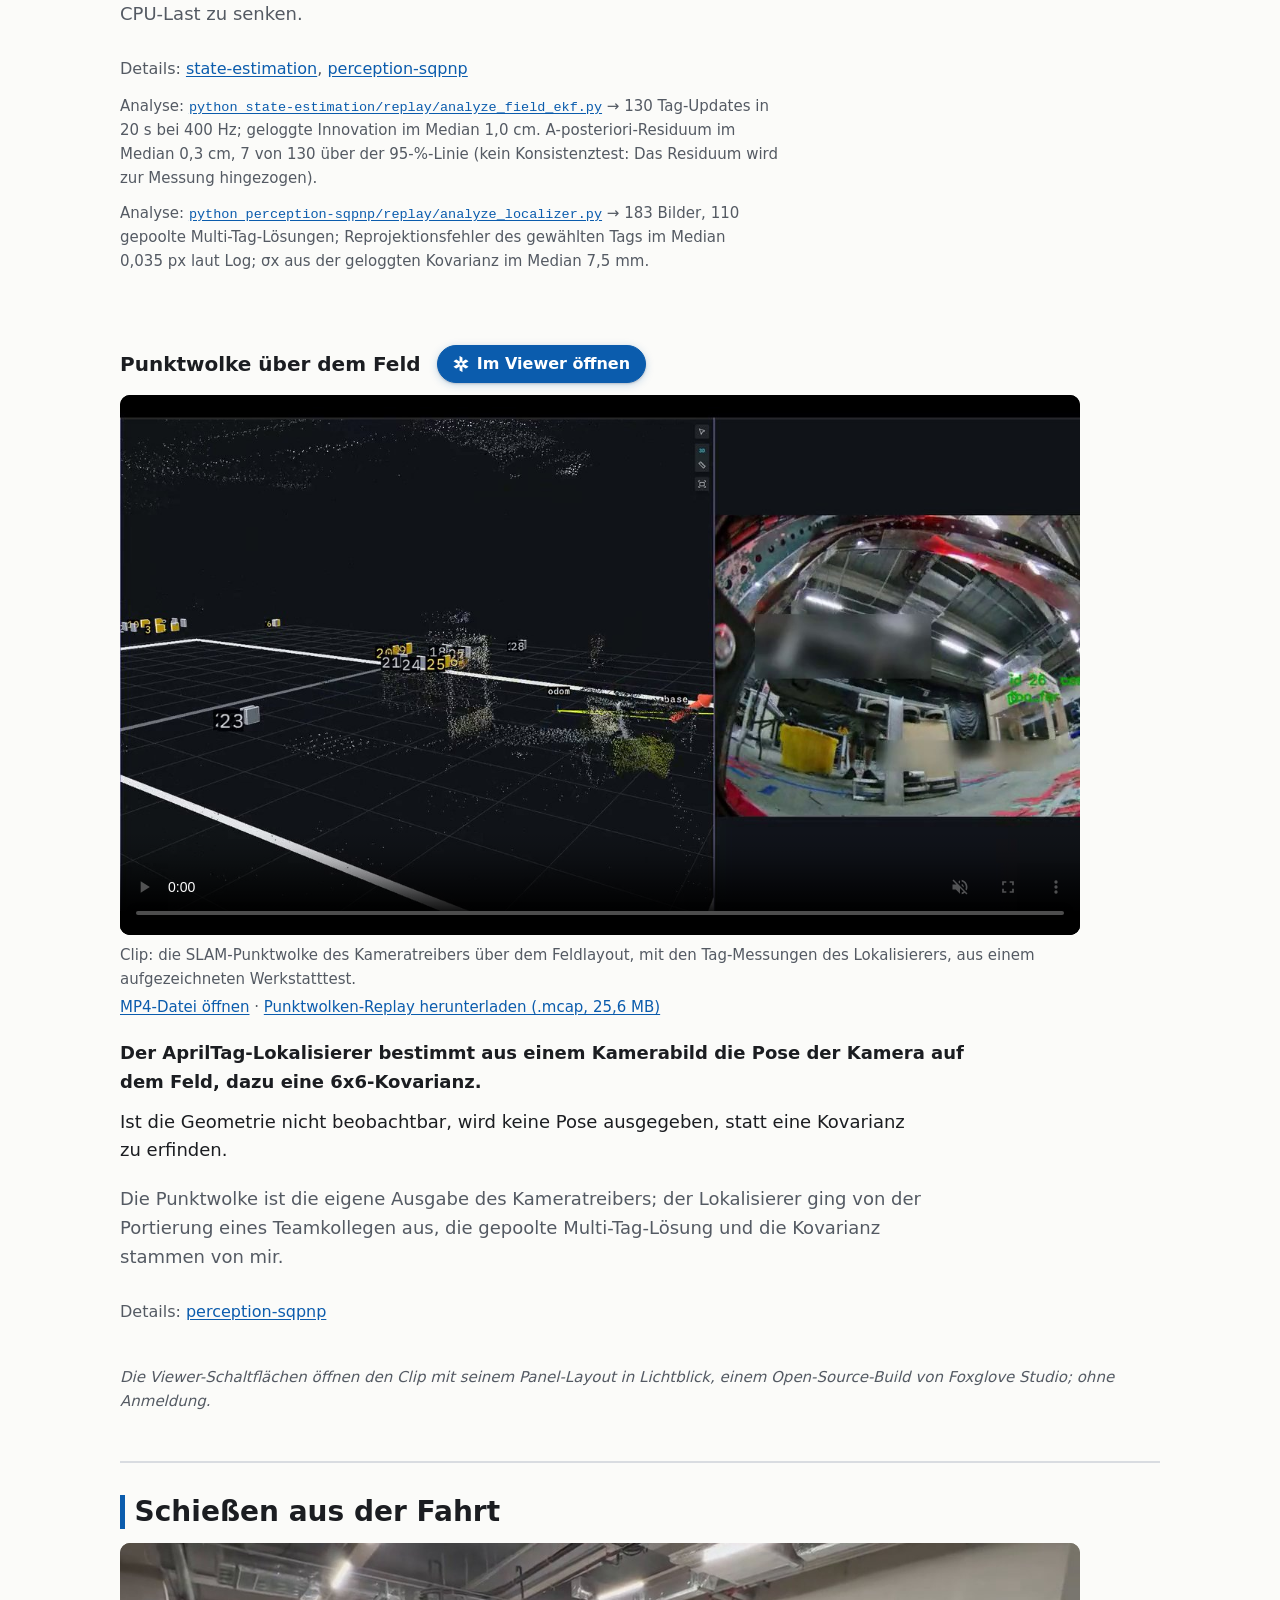
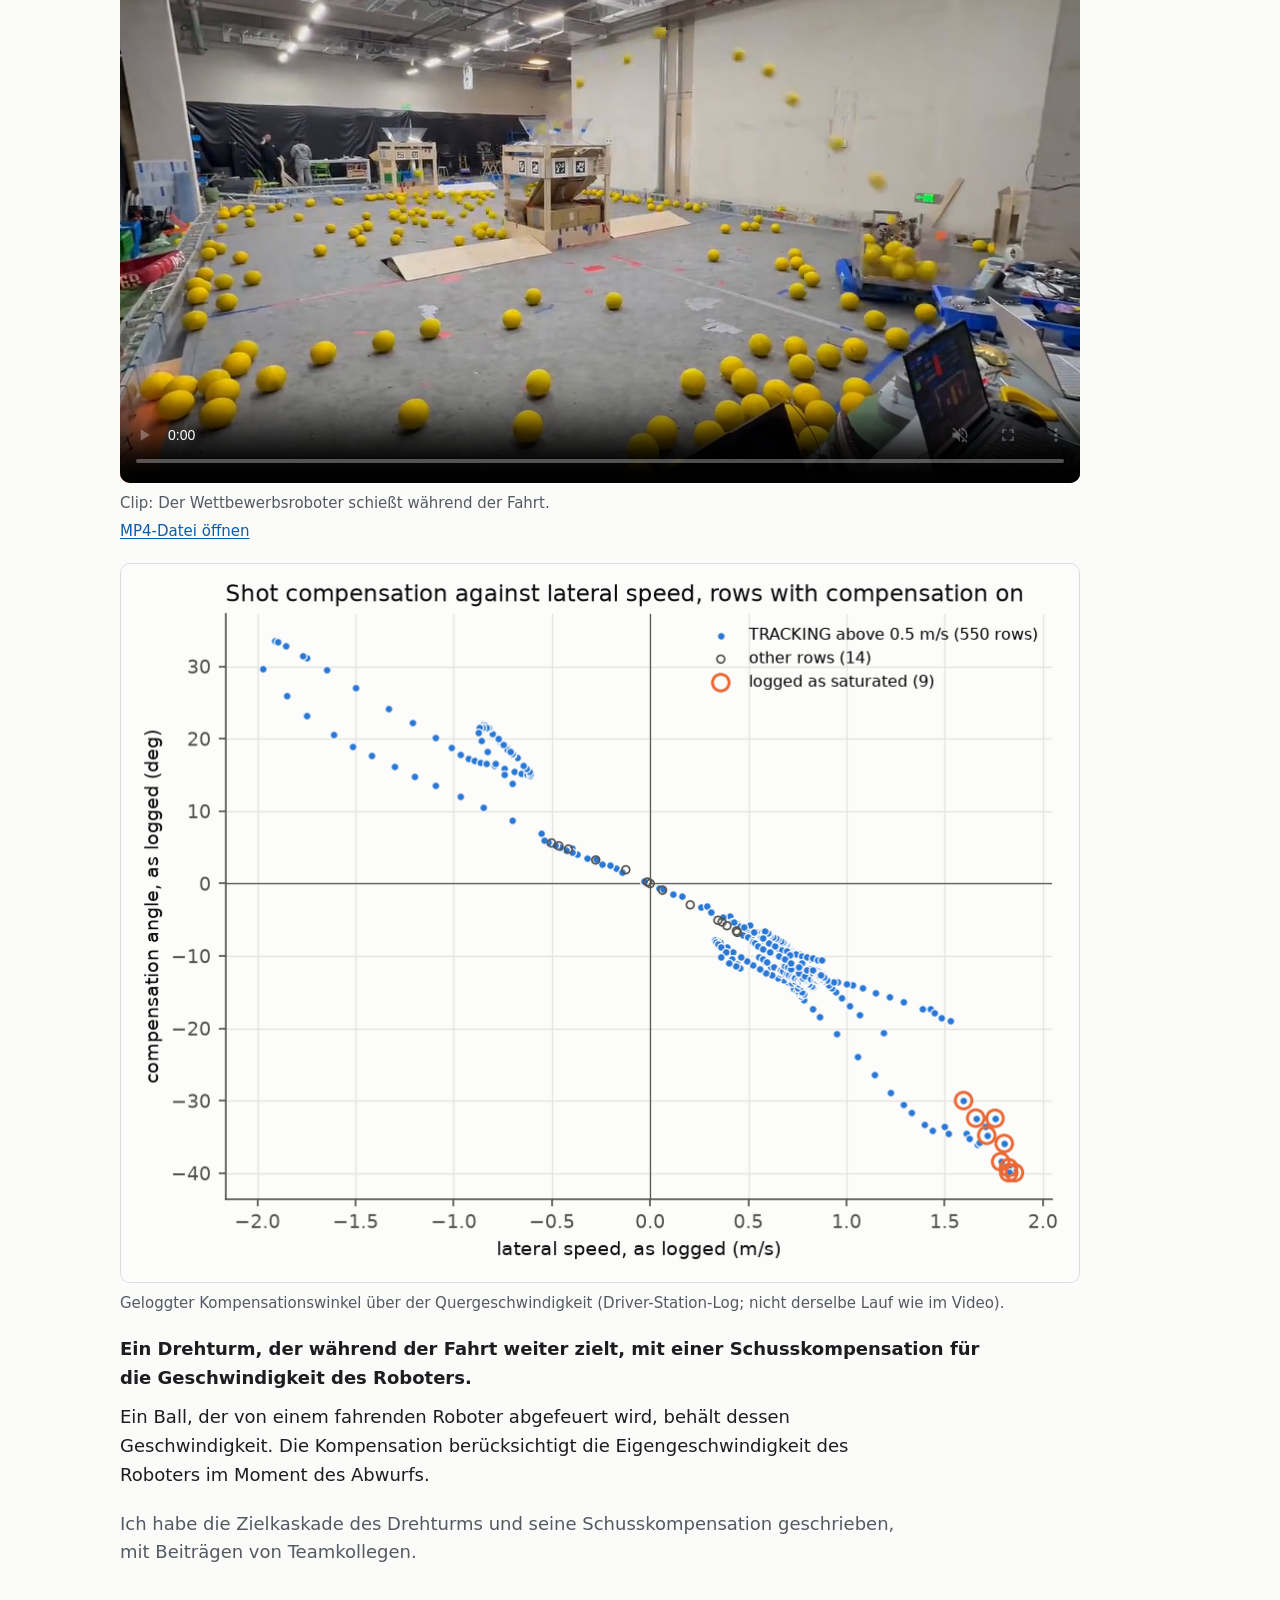
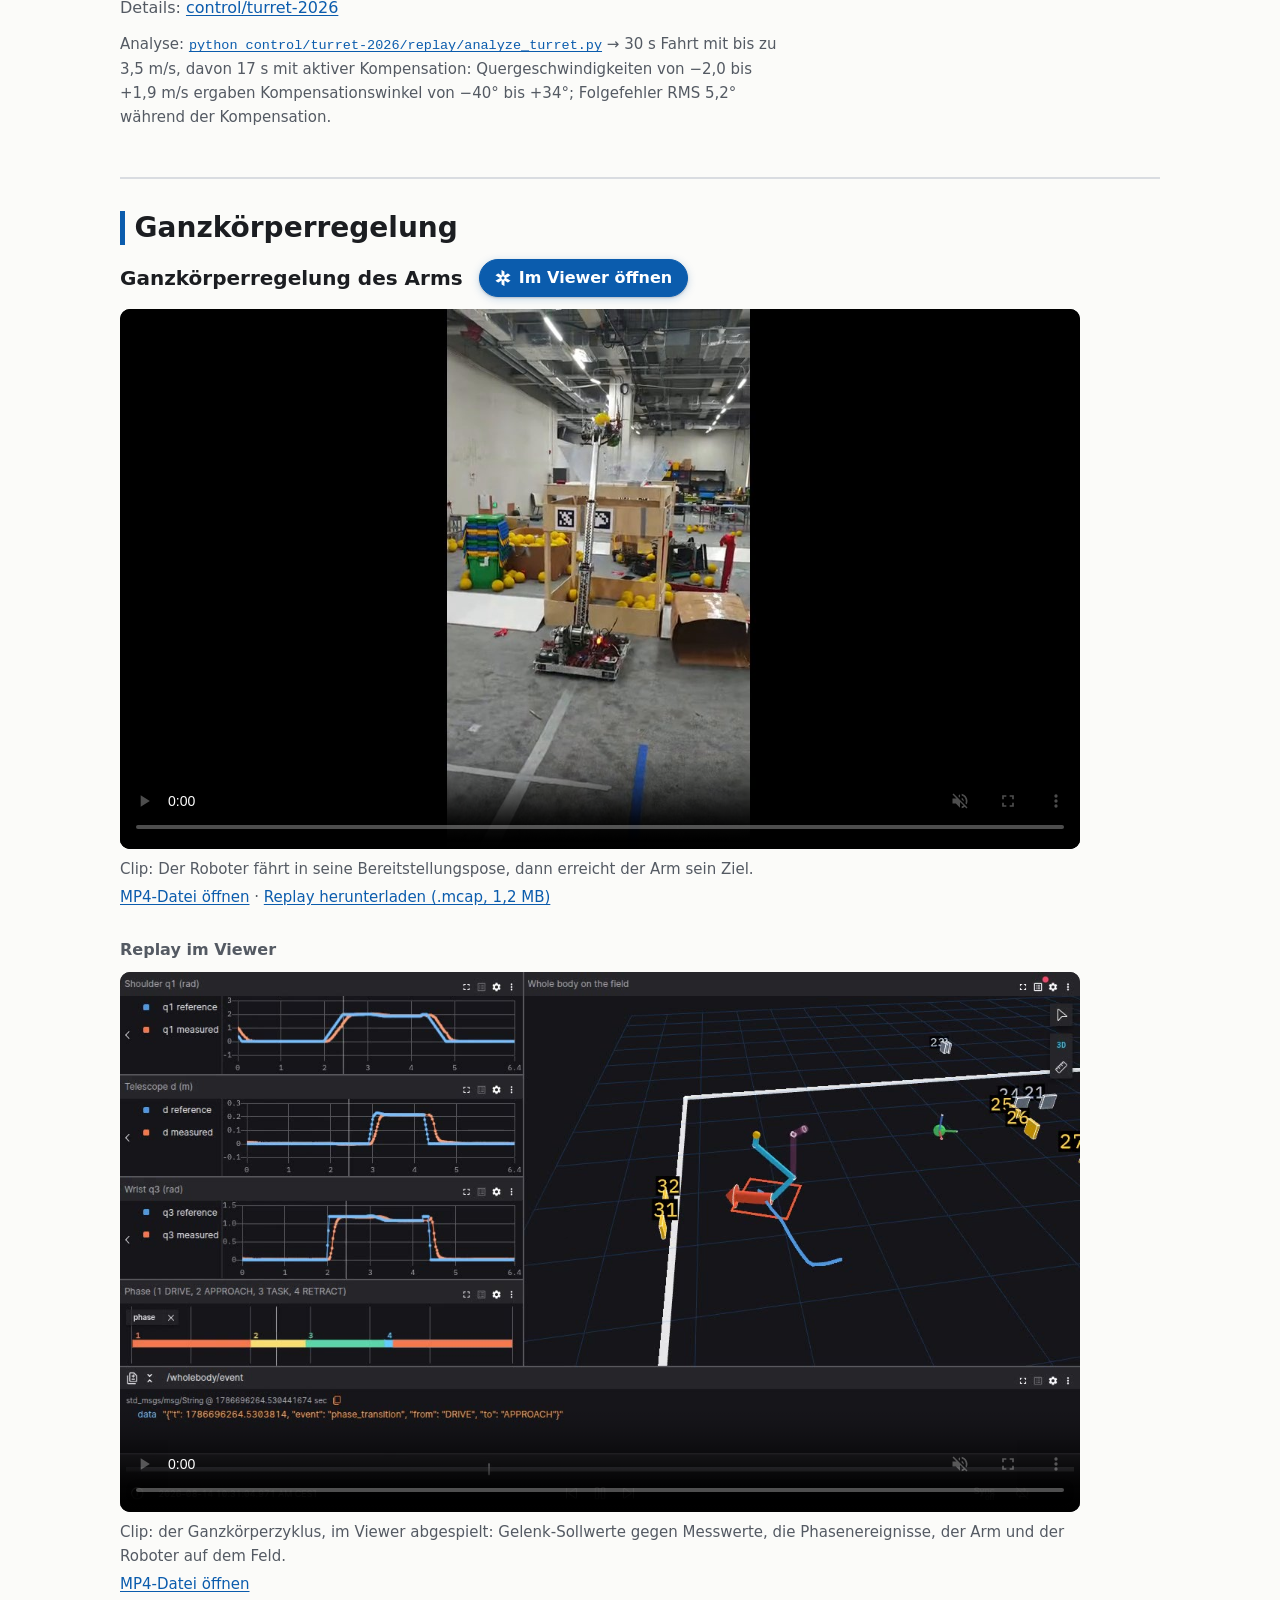
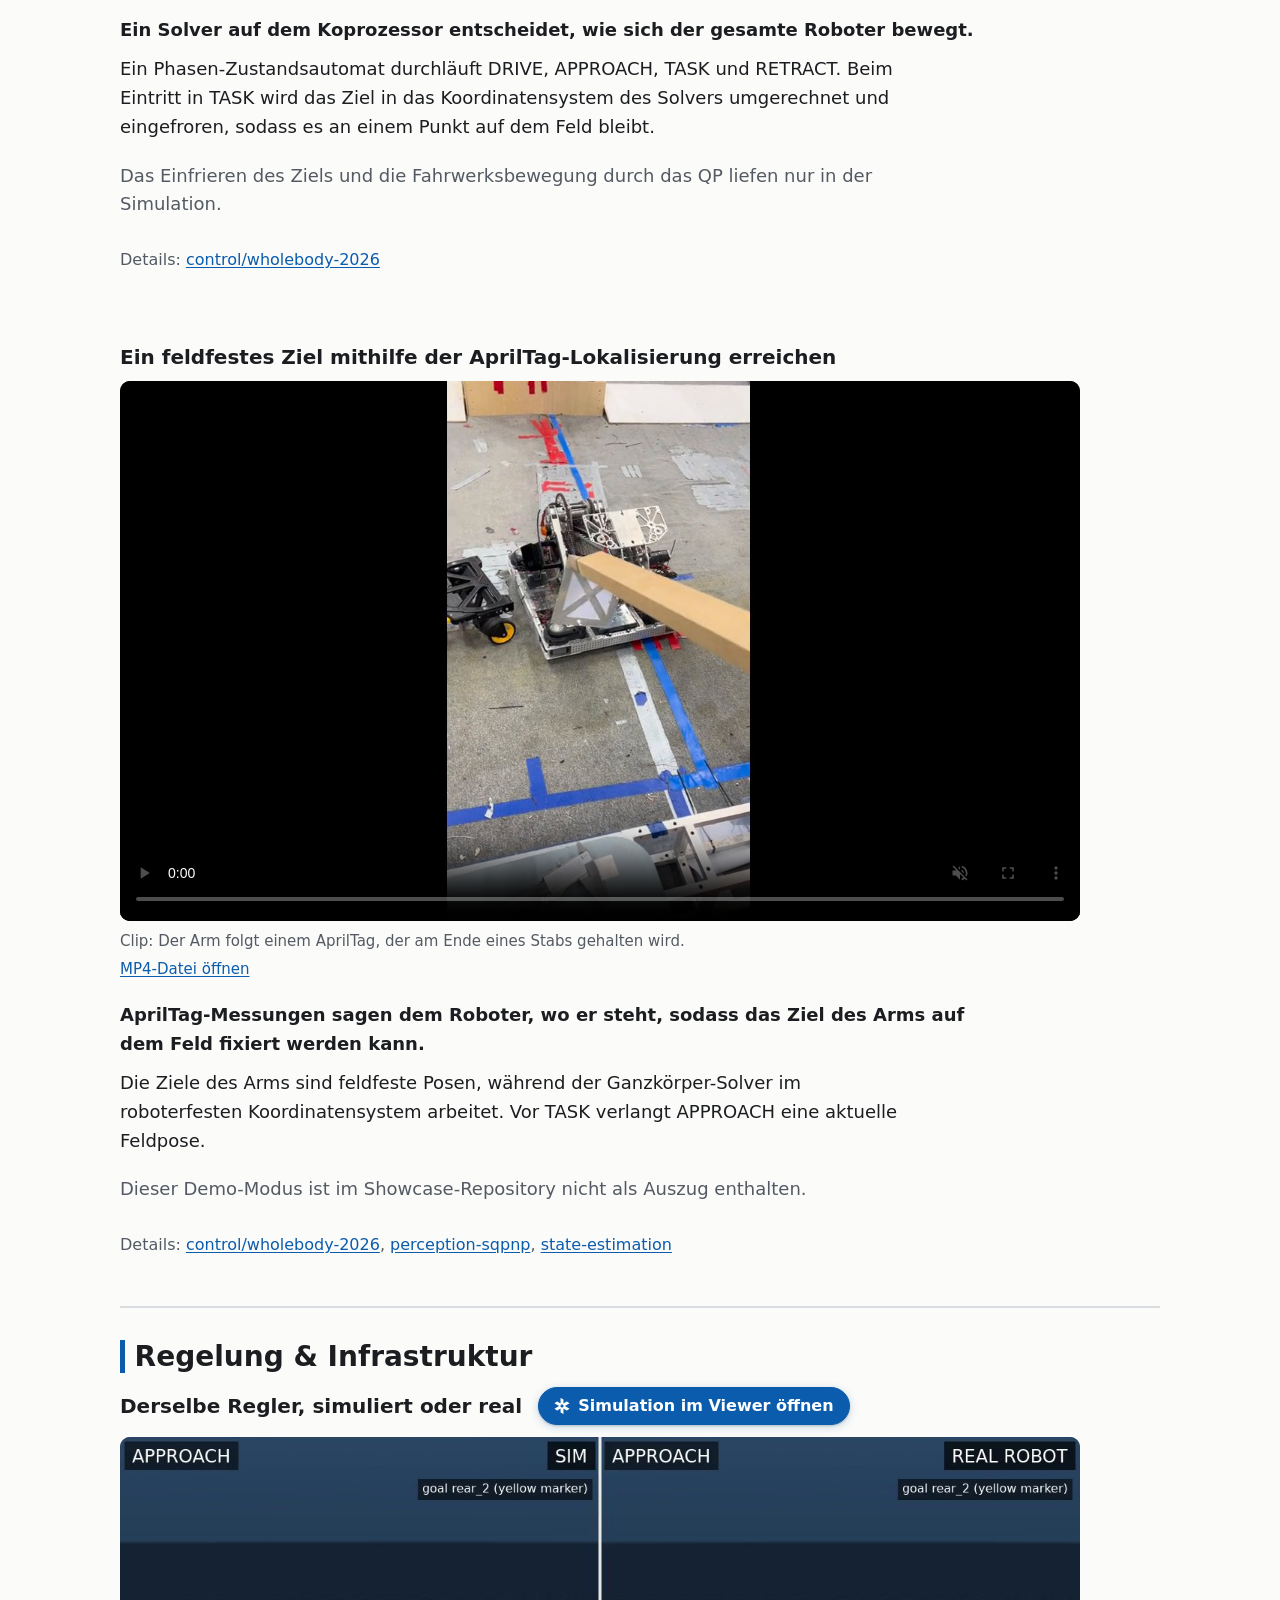
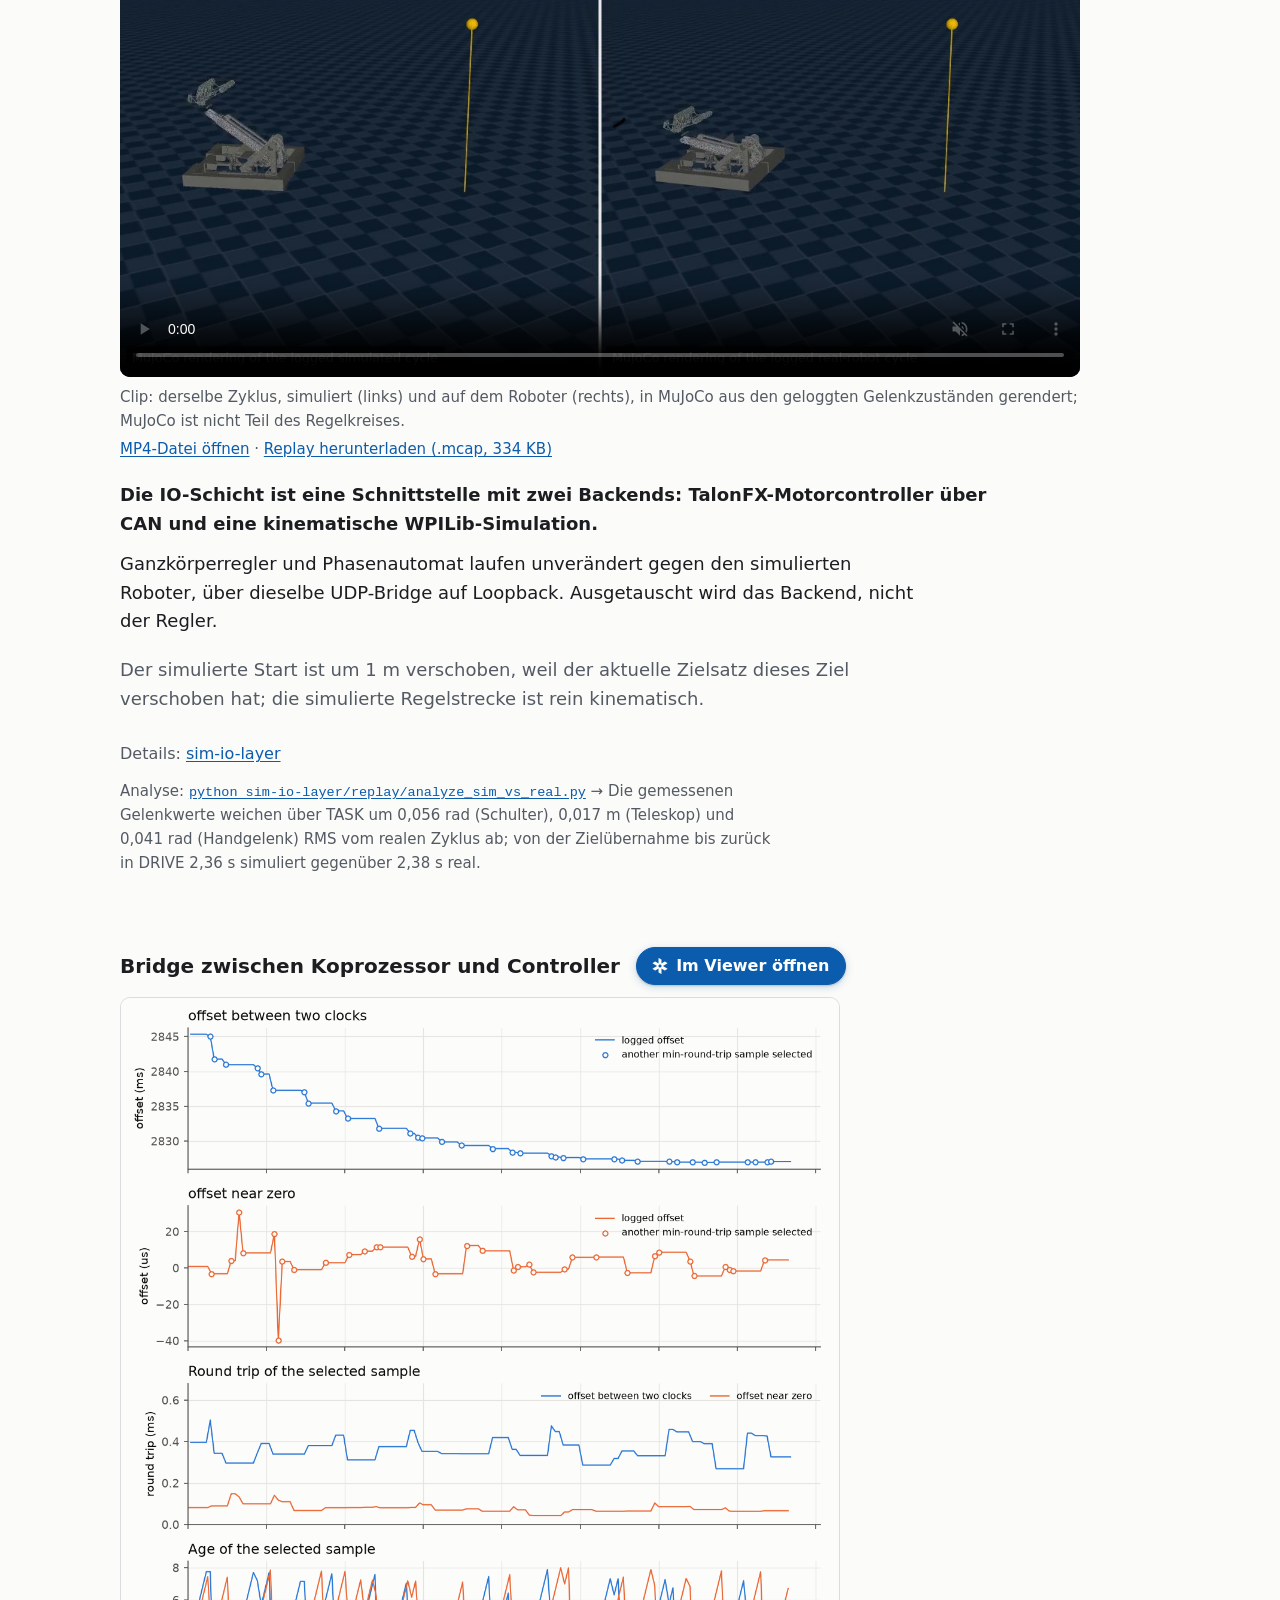
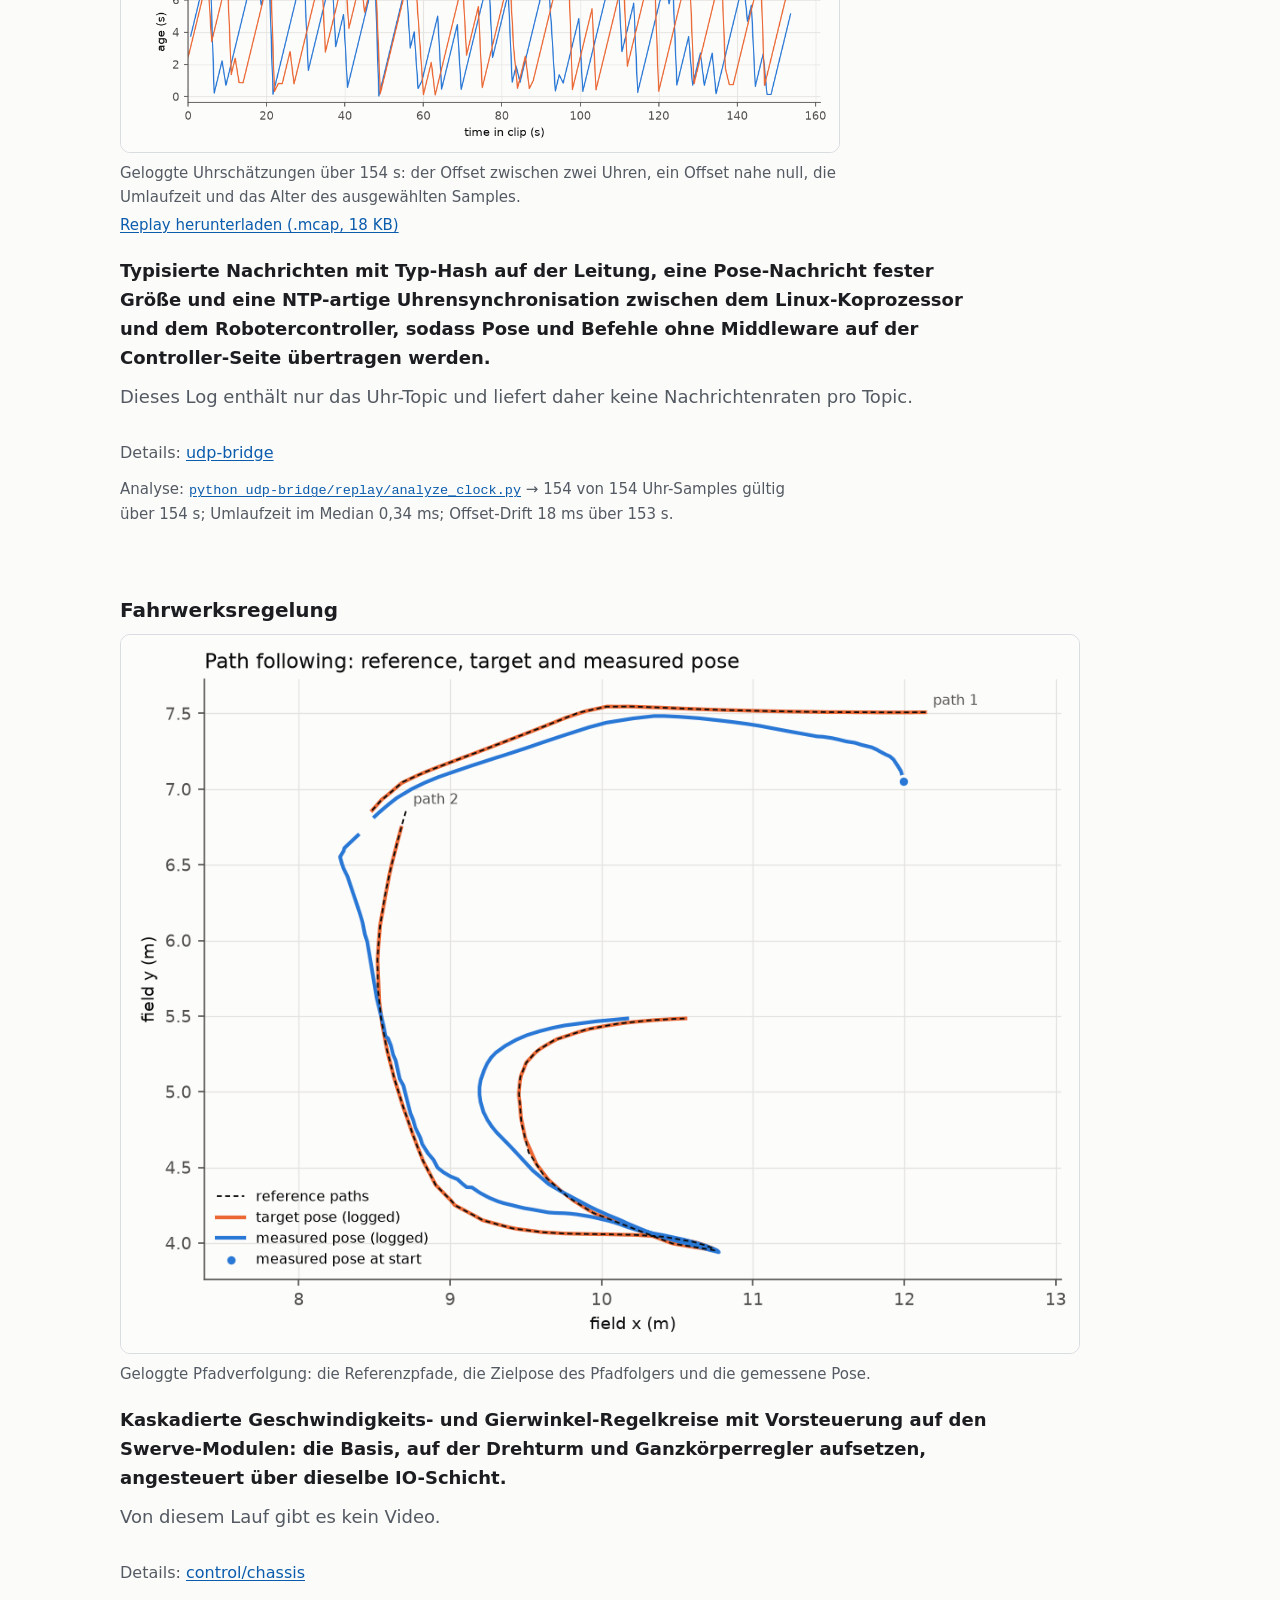
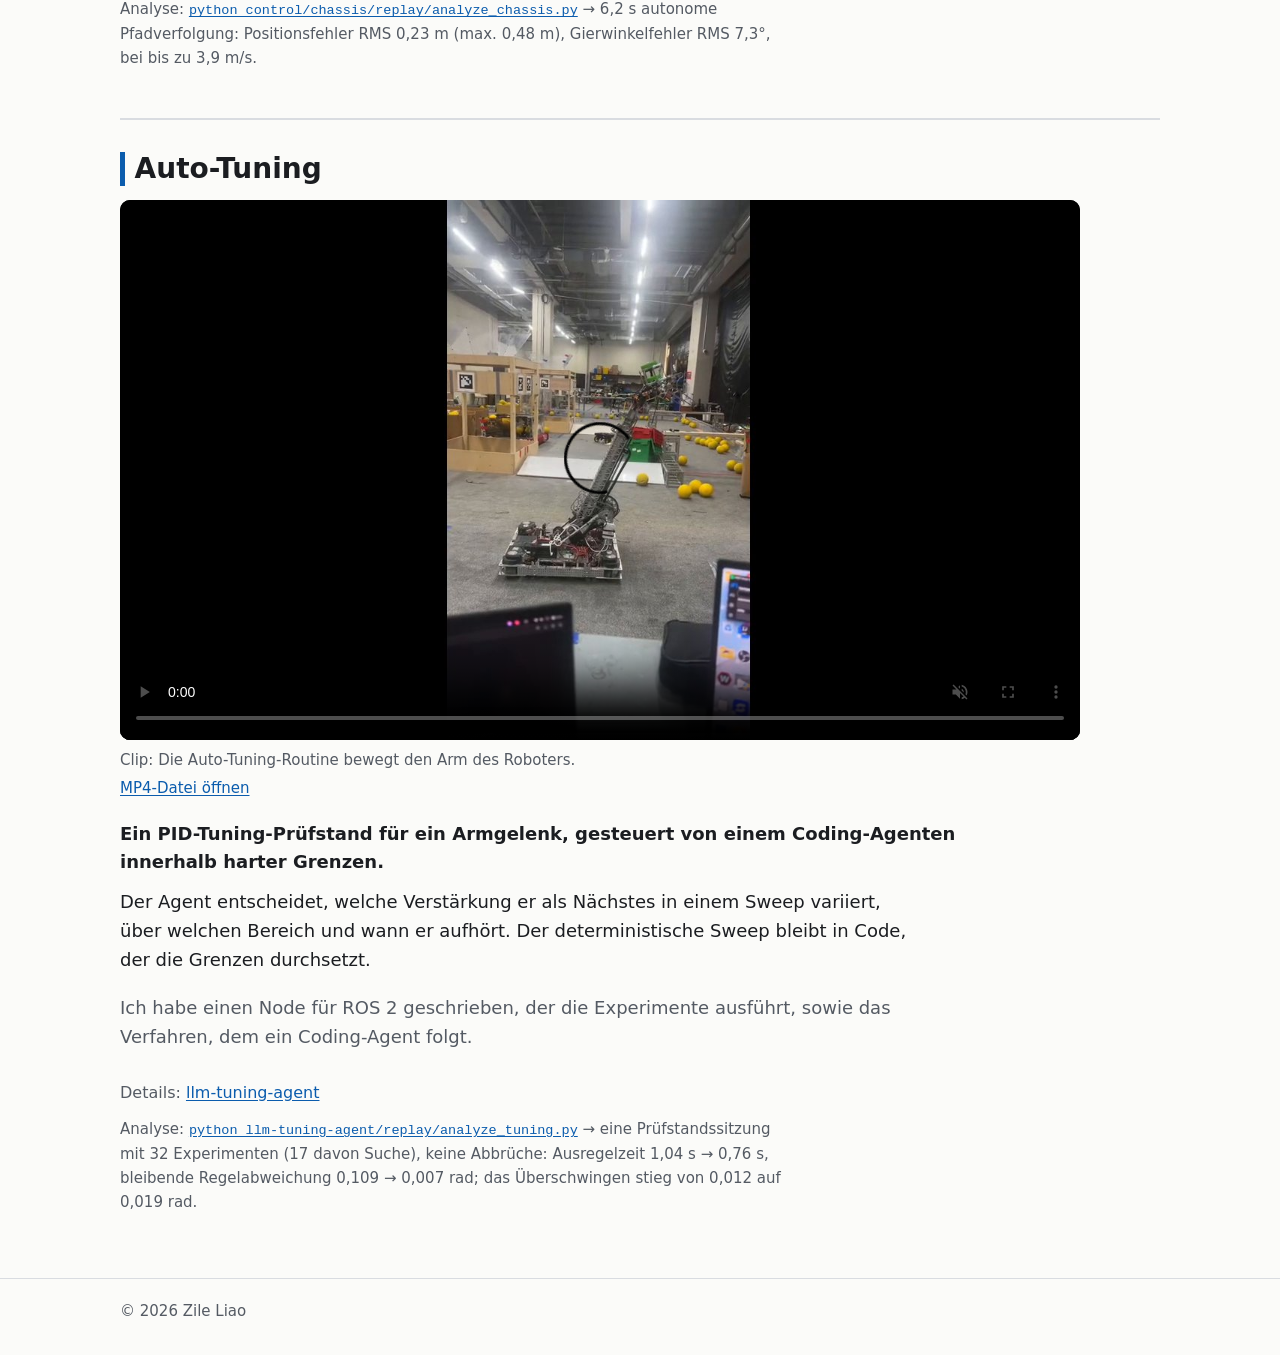
==== commit b2a527a4: "Site: translation review fixes; turret text at abstract level" ====
--- a/de/index.html
+++ b/de/index.html
@@ -39,7 +39,7 @@
       <li><a href="#vision">Vision</a></li>
       <li><a href="#shoot-on-the-move">Schießen aus der Fahrt</a></li>
       <li><a href="#whole-body-control">Ganzkörperregelung</a></li>
-      <li><a href="#control-stack">Regelungsstack</a></li>
+      <li><a href="#control-stack">Regelung</a></li>
       <li><a href="#auto-tuning">Auto-Tuning</a></li>
       <li><a href="replay/">Replay-Clips</a></li>
     </ul>
@@ -116,7 +116,7 @@
         <figcaption>Geloggter Kompensationswinkel über der Quergeschwindigkeit (Driver-Station-Log; nicht derselbe Lauf wie im Video).</figcaption>
       </figure>
       <p class="lead">Ein Drehturm, der während der Fahrt weiter zielt, mit einer Schusskompensation für die Geschwindigkeit des Roboters.</p>
-      <p>Ein Ball, der von einem fahrenden Roboter abgefeuert wird, behält dessen Geschwindigkeit. Die Kompensation rechnet vorausschauend und zerlegt die Geschwindigkeit in den Anteil zum Ziel hin und den Anteil quer dazu.</p>
+      <p>Ein Ball, der von einem fahrenden Roboter abgefeuert wird, behält dessen Geschwindigkeit. Die Kompensation berücksichtigt die Eigengeschwindigkeit des Roboters im Moment des Abwurfs.</p>
       <p class="note">Ich habe die Zielkaskade des Drehturms und seine Schusskompensation geschrieben, mit Beiträgen von Teamkollegen.</p>
       <p class="details">Details: <a href="https://github.com/Mai961/robotics-showcase/tree/main/control/turret-2026">control/turret-2026</a></p>
       <p class="replay">Analyse: <a href="https://github.com/Mai961/robotics-showcase/tree/main/control/turret-2026"><code>python control/turret-2026/replay/analyze_turret.py</code></a> &#8594; 30&nbsp;s Fahrt mit bis zu 3,5&nbsp;m/s, davon 17&nbsp;s mit aktiver Kompensation: Quergeschwindigkeiten von &#8722;2,0 bis +1,9&nbsp;m/s ergaben Kompensationswinkel von &#8722;40&#176; bis +34&#176;; Folgefehler RMS 5,2&#176; während der Kompensation.</p>
@@ -168,7 +168,7 @@
     </article>
   </section>
   <section id="control-stack" class="topic" aria-labelledby="control-stack-h">
-    <h2 id="control-stack-h">Regelungsstack &amp; Infrastruktur</h2>
+    <h2 id="control-stack-h">Regelung &amp; Infrastruktur</h2>
     <article class="showcase">
       <div class="title-row">
         <h3>Derselbe Regler, simuliert oder real</h3>
@@ -186,7 +186,7 @@
       <p>Ganzkörperregler und Phasenautomat laufen unverändert gegen den simulierten Roboter, über dieselbe UDP-Bridge auf Loopback. Ausgetauscht wird das Backend, nicht der Regler.</p>
       <p class="note">Der simulierte Start ist um 1&nbsp;m verschoben, weil der aktuelle Zielsatz dieses Ziel verschoben hat; die simulierte Regelstrecke ist rein kinematisch.</p>
       <p class="details">Details: <a href="https://github.com/Mai961/robotics-showcase/tree/main/sim-io-layer">sim-io-layer</a></p>
-      <p class="replay">Analyse: <a href="https://github.com/Mai961/robotics-showcase/tree/main/sim-io-layer"><code>python sim-io-layer/replay/analyze_sim_vs_real.py</code></a> &#8594; Die gemessenen Gelenkwerte weichen über TASK um 0,056&nbsp;rad (Schulter), 0,017&nbsp;m (Teleskop) und 0,041&nbsp;rad (Handgelenk) RMS vom realen Zyklus ab; vom Latch bis zur Fahrt 2,36&nbsp;s simuliert gegenüber 2,38&nbsp;s real.</p>
+      <p class="replay">Analyse: <a href="https://github.com/Mai961/robotics-showcase/tree/main/sim-io-layer"><code>python sim-io-layer/replay/analyze_sim_vs_real.py</code></a> &#8594; Die gemessenen Gelenkwerte weichen über TASK um 0,056&nbsp;rad (Schulter), 0,017&nbsp;m (Teleskop) und 0,041&nbsp;rad (Handgelenk) RMS vom realen Zyklus ab; von der Zielübernahme bis zurück in DRIVE 2,36&nbsp;s simuliert gegenüber 2,38&nbsp;s real.</p>
     </article>
     <article class="showcase">
       <div class="title-row">
